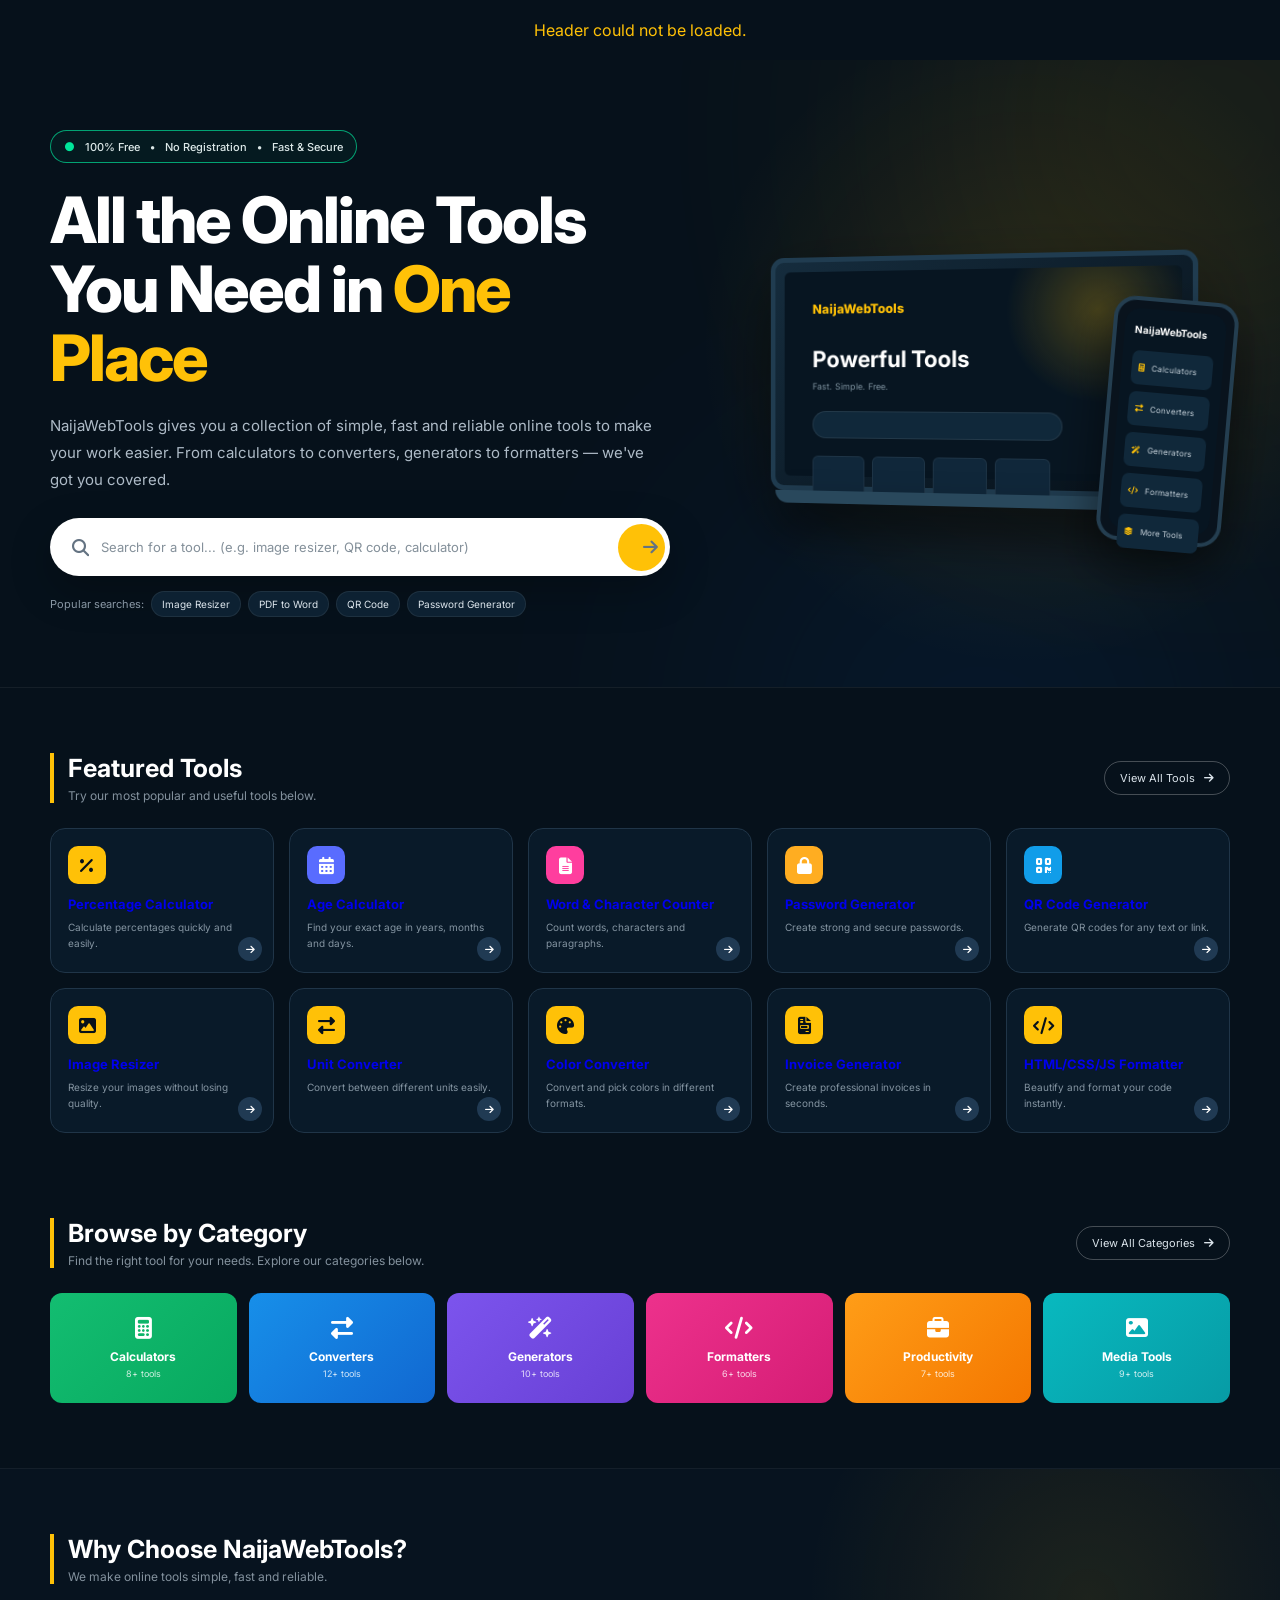
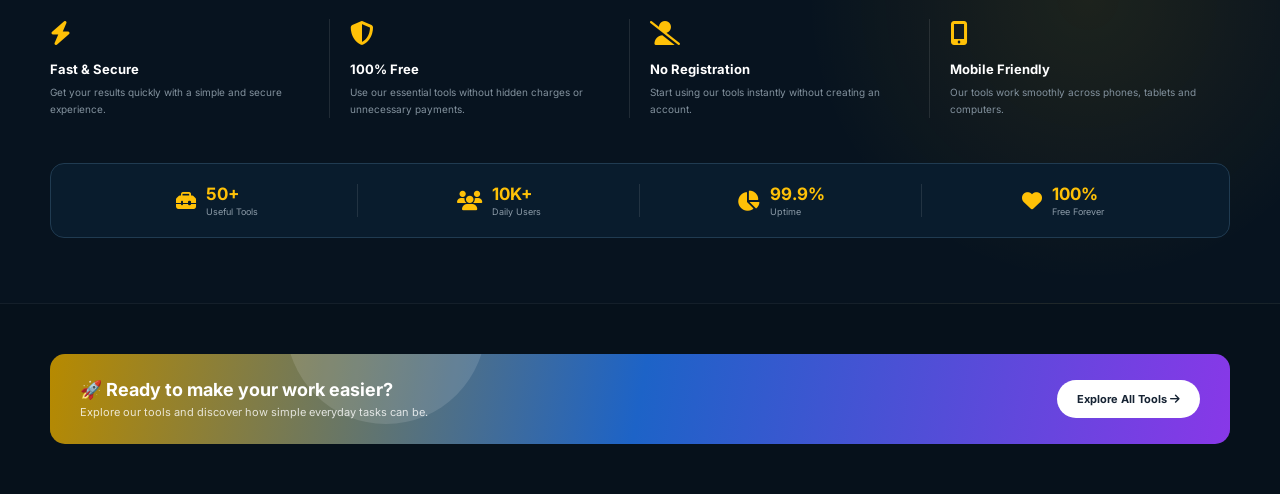
==== index.html @ 6d7b0db1 "Rename home.html to index.html" ====
<!DOCTYPE html>
<html lang="en">

<head>

    <meta charset="UTF-8">

    <meta name="viewport" content="width=device-width, initial-scale=1.0">

    <meta name="description"
        content="NaijaWebTools provides simple, fast and useful online tools for everyday tasks.">

    <title>NaijaWebTools - Simple Tools. Big Possibilities.</title>

    <!-- Font Awesome -->
    <link rel="stylesheet"
        href="https://cdnjs.cloudflare.com/ajax/libs/font-awesome/6.5.1/css/all.min.css">

    <!-- Google Font -->
    <link rel="preconnect" href="https://fonts.googleapis.com">

    <link rel="preconnect" href="https://fonts.gstatic.com" crossorigin>

    <link
        href="https://fonts.googleapis.com/css2?family=Inter:wght@400;500;600;700;800&display=swap"
        rel="stylesheet">

    <style>

        /* =========================================
           GENERAL
        ========================================= */

        * {
            margin: 0;
            padding: 0;
            box-sizing: border-box;
        }

        html {
            scroll-behavior: smooth;
        }

        body {
            font-family: "Inter", sans-serif;
            background: #06111b;
            color: #ffffff;
            overflow-x: hidden;
        }

        a {
            text-decoration: none;
        }

        button,
        input {
            font-family: inherit;
        }


        /* =========================================
           HEADER INCLUDE
        ========================================= */

        #header {
            width: 100%;
        }


        /* =========================================
           HERO
        ========================================= */

        .hero {
            position: relative;
            min-height: 510px;
            overflow: hidden;

            background:
                radial-gradient(
                    circle at 80% 45%,
                    rgba(255, 193, 7, 0.10),
                    transparent 30%
                ),
                #06111b;
        }


        /* Decorative background */

        .hero::before {
            content: "";

            position: absolute;

            width: 500px;
            height: 500px;

            right: -180px;
            top: -180px;

            background: #ffc107;

            filter: blur(150px);

            opacity: 0.12;

            border-radius: 50%;
        }

        .hero::after {
            content: "";

            position: absolute;

            width: 400px;
            height: 400px;

            right: 100px;
            bottom: -250px;

            background: #1478ff;

            filter: blur(150px);

            opacity: 0.13;

            border-radius: 50%;
        }


        .hero-container {
            position: relative;
            z-index: 2;

            width: 100%;
            max-width: 1400px;

            min-height: 510px;

            margin: auto;

            padding: 70px 50px;

            display: flex;
            align-items: center;
            justify-content: space-between;
        }


        /* =========================================
           HERO CONTENT
        ========================================= */

        .hero-content {
            width: 53%;
        }


        /* Small badge */

        .hero-badge {
            display: inline-flex;
            align-items: center;
            gap: 10px;

            padding: 8px 13px;

            border: 1px solid rgba(0, 255, 170, 0.6);

            border-radius: 30px;

            color: #dce8e8;

            background: rgba(0, 255, 170, 0.04);

            font-size: 11px;
            font-weight: 500;

            margin-bottom: 22px;
        }

        .hero-badge span {
            color: #00e69a;
            font-size: 12px;
        }


        /* Heading */

        .hero-content h1 {
            max-width: 650px;

            font-size: clamp(40px, 5vw, 65px);

            line-height: 1.08;

            letter-spacing: -2px;

            font-weight: 800;

            margin-bottom: 20px;
        }

        .hero-content h1 span {
            color: #ffc107;
        }


        /* Description */

        .hero-content p {
            max-width: 610px;

            color: #aebbc7;

            font-size: 15px;

            line-height: 1.8;

            margin-bottom: 25px;
        }


        /* =========================================
           HERO SEARCH
        ========================================= */

        .hero-search {
            width: 100%;
            max-width: 620px;

            height: 58px;

            background: #ffffff;

            border-radius: 30px;

            padding: 5px;

            display: flex;
            align-items: center;

            box-shadow:
                0 15px 40px rgba(0, 0, 0, 0.25);
        }

        .hero-search i {
            color: #647382;

            font-size: 17px;

            margin-left: 17px;
        }

        .hero-search input {
            flex: 1;

            height: 100%;

            border: none;
            outline: none;

            padding: 0 12px;

            color: #182633;

            font-size: 13px;
        }

        .hero-search input::placeholder {
            color: #84909a;
        }

        .hero-search button {
            width: 47px;
            height: 47px;

            border: none;

            border-radius: 50%;

            background: #ffc107;

            color: #07111a;

            font-size: 15px;

            cursor: pointer;

            transition: 0.3s ease;
        }

        .hero-search button:hover {
            transform: scale(1.05);
            background: #ffd54f;
        }


        /* =========================================
           POPULAR SEARCHES
        ========================================= */

        .popular-searches {
            margin-top: 15px;

            display: flex;
            align-items: center;

            gap: 7px;

            flex-wrap: wrap;

            font-size: 11px;
        }

        .popular-searches > span {
            color: #8997a4;
        }

        .popular-searches a {
            color: #dce5ec;

            background: #0d2132;

            border: 1px solid rgba(255, 255, 255, 0.07);

            padding: 6px 10px;

            border-radius: 20px;

            font-size: 10px;

            transition: 0.3s ease;
        }

        .popular-searches a:hover {
            border-color: #ffc107;
            color: #ffc107;
        }


        /* =========================================
           HERO VISUAL
        ========================================= */

        .hero-visual {
            width: 43%;

            min-height: 370px;

            position: relative;

            display: flex;
            align-items: center;
            justify-content: center;
        }


        /* Laptop */

        .laptop {
            width: 85%;

            height: 240px;

            background: linear-gradient(
                145deg,
                #152c3d,
                #07111a
            );

            border: 5px solid #203c50;

            border-radius: 14px;

            box-shadow:
                0 30px 70px rgba(0, 0, 0, 0.5);

            position: relative;

            transform: perspective(800px) rotateY(-8deg);
        }

        .laptop-screen {
            position: absolute;

            inset: 10px;

            background:
                radial-gradient(
                    circle at 80% 20%,
                    rgba(255, 193, 7, 0.25),
                    transparent 25%
                ),
                #071521;

            border-radius: 6px;

            padding: 30px;
        }

        .screen-logo {
            color: #ffc107;

            font-size: 13px;

            font-weight: 800;

            margin-bottom: 30px;
        }

        .screen-title {
            font-size: 23px;

            font-weight: 700;

            margin-bottom: 8px;
        }

        .screen-text {
            color: #7e929f;

            font-size: 9px;

            margin-bottom: 20px;
        }

        .screen-search {
            height: 28px;

            width: 75%;

            border-radius: 15px;

            background: #10283a;

            border: 1px solid rgba(255, 255, 255, 0.08);
        }

        .screen-cards {
            display: flex;

            gap: 8px;

            margin-top: 18px;
        }

        .screen-card {
            width: 55px;
            height: 48px;

            border-radius: 6px;

            background: #10273a;

            border: 1px solid rgba(255, 255, 255, 0.06);
        }


        /* Laptop base */

        .laptop-base {
            position: absolute;

            width: 100%;
            height: 13px;

            bottom: -18px;
            left: 0;

            background: #29485c;

            border-radius: 0 0 25px 25px;

            box-shadow:
                0 20px 35px rgba(0, 0, 0, 0.5);
        }


        /* Phone */

        .phone {
            position: absolute;

            width: 125px;
            height: 245px;

            right: 0;
            bottom: 15px;

            background: #09131d;

            border: 4px solid #243e50;

            border-radius: 22px;

            padding: 8px;

            box-shadow:
                0 25px 50px rgba(0, 0, 0, 0.55);

            transform: rotate(5deg);
        }

        .phone-screen {
            width: 100%;
            height: 100%;

            background: #071521;

            border-radius: 15px;

            padding: 15px 10px;
        }

        .phone-title {
            font-size: 10px;

            font-weight: 700;

            margin-bottom: 15px;
        }

        .phone-item {
            height: 34px;

            margin-bottom: 7px;

            background: #10283a;

            border-radius: 7px;

            display: flex;
            align-items: center;

            padding: 7px;

            font-size: 8px;

            color: #c9d4dc;
        }

        .phone-item i {
            margin-right: 7px;

            color: #ffc107;
        }


        /* =========================================
           SECTION GENERAL
        ========================================= */

        .section {
            width: 100%;

            max-width: 1400px;

            margin: auto;

            padding: 65px 50px;
        }

        .section-heading {
            display: flex;

            align-items: center;

            justify-content: space-between;

            margin-bottom: 25px;
        }

        .heading-left {
            border-left: 4px solid #ffc107;

            padding-left: 14px;
        }

        .heading-left h2 {
            font-size: 25px;

            margin-bottom: 5px;
        }

        .heading-left p {
            color: #83919d;

            font-size: 12px;
        }

        .view-all {
            color: #dbe4eb;

            border: 1px solid rgba(255, 255, 255, 0.25);

            padding: 9px 15px;

            border-radius: 20px;

            font-size: 11px;

            transition: 0.3s ease;
        }

        .view-all:hover {
            color: #ffc107;
            border-color: #ffc107;
        }

        .view-all i {
            margin-left: 6px;
        }


        /* =========================================
           FEATURED TOOLS
        ========================================= */

        .featured-tools {
            border-top: 1px solid rgba(255, 255, 255, 0.06);
        }

        .tools-grid {
            display: grid;

            grid-template-columns: repeat(5, 1fr);

            gap: 15px;
        }

        .tool-card {
            min-height: 145px;

            padding: 17px;

            background: #091a29;

            border: 1px solid #203548;

            border-radius: 15px;

            position: relative;

            transition: 0.3s ease;
        }

        .tool-card:hover {
            transform: translateY(-5px);

            border-color: rgba(255, 193, 7, 0.45);

            box-shadow:
                0 15px 35px rgba(0, 0, 0, 0.25);
        }

        .tool-icon {
            width: 38px;
            height: 38px;

            display: flex;
            align-items: center;
            justify-content: center;

            border-radius: 10px;

            background: #ffc107;

            color: #07111a;

            font-size: 17px;

            margin-bottom: 12px;
        }

        .tool-card:nth-child(2) .tool-icon {
            background: #596cff;
            color: white;
        }

        .tool-card:nth-child(3) .tool-icon {
            background: #ff3e9e;
            color: white;
        }

        .tool-card:nth-child(4) .tool-icon {
            background: #ffad21;
            color: white;
        }

        .tool-card:nth-child(5) .tool-icon {
            background: #119de9;
            color: white;
        }

        .tool-card h3 {
            font-size: 13px;

            margin-bottom: 7px;
        }

        .tool-card p {
            color: #8494a1;

            font-size: 10px;

            line-height: 1.6;
        }

        .tool-arrow {
            position: absolute;

            right: 11px;
            bottom: 11px;

            width: 24px;
            height: 24px;

            display: flex;
            align-items: center;
            justify-content: center;

            background: #203a53;

            color: white;

            border-radius: 50%;

            font-size: 10px;
        }


        /* =========================================
           CATEGORIES
        ========================================= */

        .categories {
            padding-top: 20px;
        }

        .category-grid {
            display: grid;

            grid-template-columns: repeat(6, 1fr);

            gap: 12px;
        }

        .category-card {
            min-height: 110px;

            padding: 20px 15px;

            border-radius: 12px;

            color: white;

            display: flex;

            flex-direction: column;

            align-items: center;

            justify-content: center;

            text-align: center;

            transition: 0.3s ease;
        }

        .category-card:hover {
            transform: translateY(-5px);
        }

        .category-card i {
            font-size: 22px;

            margin-bottom: 10px;
        }

        .category-card h3 {
            font-size: 12px;

            margin-bottom: 4px;
        }

        .category-card span {
            font-size: 9px;

            opacity: 0.8;
        }

        .calculator {
            background: linear-gradient(135deg, #13bd71, #08a95f);
        }

        .converter {
            background: linear-gradient(135deg, #178fe9, #1168d1);
        }

        .generator {
            background: linear-gradient(135deg, #7c54ed, #6840d5);
        }

        .formatter {
            background: linear-gradient(135deg, #ed318c, #d51d75);
        }

        .productivity {
            background: linear-gradient(135deg, #ff9d17, #f47700);
        }

        .media {
            background: linear-gradient(135deg, #08b9bf, #079ba5);
        }


        /* =========================================
           WHY CHOOSE US
        ========================================= */

        .why-section {
            position: relative;

            max-width: none;

            background:
                radial-gradient(
                    circle at 85% 30%,
                    rgba(255, 193, 7, 0.09),
                    transparent 25%
                ),
                #07131f;

            border-top: 1px solid rgba(255, 255, 255, 0.05);

            border-bottom: 1px solid rgba(255, 255, 255, 0.05);
        }

        .why-inner {
            max-width: 1400px;

            margin: auto;

            padding: 65px 50px;
        }

        .why-grid {
            display: grid;

            grid-template-columns: repeat(4, 1fr);

            gap: 20px;

            margin-top: 35px;
        }

        .why-card {
            padding-right: 20px;

            border-right: 1px solid rgba(255, 255, 255, 0.1);
        }

        .why-card:last-child {
            border-right: none;
        }

        .why-icon {
            color: #ffc107;

            font-size: 24px;

            margin-bottom: 13px;
        }

        .why-card h3 {
            font-size: 13px;

            margin-bottom: 7px;
        }

        .why-card p {
            color: #82919d;

            font-size: 10px;

            line-height: 1.7;
        }


        /* =========================================
           STATS
        ========================================= */

        .stats {
            margin-top: 45px;

            padding: 20px 25px;

            display: grid;

            grid-template-columns: repeat(4, 1fr);

            background: #091c2d;

            border: 1px solid #203b51;

            border-radius: 14px;
        }

        .stat {
            display: flex;

            align-items: center;

            justify-content: center;

            gap: 10px;

            border-right: 1px solid rgba(255, 255, 255, 0.1);
        }

        .stat:last-child {
            border-right: none;
        }

        .stat i {
            color: #ffc107;

            font-size: 20px;
        }

        .stat strong {
            display: block;

            font-size: 17px;

            color: #ffc107;
        }

        .stat span {
            display: block;

            color: #8b9aa7;

            font-size: 9px;

            margin-top: 2px;
        }


        /* =========================================
           CTA
        ========================================= */

        .cta {
            width: calc(100% - 100px);

            max-width: 1300px;

            margin: 50px auto;

            padding: 25px 30px;

            border-radius: 15px;

            background:
                linear-gradient(
                    100deg,
                    #b78a00,
                    #1d63c7,
                    #8838e8
                );

            display: flex;

            align-items: center;

            justify-content: space-between;

            position: relative;

            overflow: hidden;
        }

        .cta::before {
            content: "";

            position: absolute;

            width: 200px;
            height: 200px;

            background: rgba(255, 255, 255, 0.12);

            border-radius: 50%;

            left: 20%;

            top: -130px;
        }

        .cta-content {
            position: relative;
            z-index: 2;
        }

        .cta-content h2 {
            font-size: 18px;

            margin-bottom: 5px;
        }

        .cta-content p {
            font-size: 11px;

            color: rgba(255, 255, 255, 0.8);
        }

        .cta-button {
            position: relative;
            z-index: 2;

            padding: 12px 20px;

            background: white;

            color: #162333;

            border-radius: 25px;

            font-size: 11px;

            font-weight: 700;

            transition: 0.3s ease;
        }

        .cta-button:hover {
            transform: translateY(-2px);

            background: #ffc107;
        }


        /* =========================================
           RESPONSIVE
        ========================================= */

        @media (max-width: 1100px) {

            .hero-container {
                padding: 60px 35px;
            }

            .section,
            .why-inner {
                padding-left: 35px;
                padding-right: 35px;
            }

            .tools-grid {
                grid-template-columns: repeat(3, 1fr);
            }

            .category-grid {
                grid-template-columns: repeat(3, 1fr);
            }

            .hero-content {
                width: 55%;
            }

            .hero-visual {
                width: 42%;
            }

        }


        @media (max-width: 768px) {

            /* HERO */

            .hero {
                min-height: auto;
            }

            .hero-container {
                min-height: auto;

                padding: 55px 20px 65px;

                flex-direction: column;

                align-items: flex-start;
            }

            .hero-content {
                width: 100%;
            }

            .hero-content h1 {
                font-size: 40px;

                letter-spacing: -1.5px;
            }

            .hero-content p {
                font-size: 13px;
            }


            /* Hero visual */

            .hero-visual {
                width: 100%;

                min-height: 280px;

                margin-top: 35px;
            }

            .laptop {
                width: 78%;
                height: 190px;
            }

            .laptop-screen {
                padding: 20px;
            }

            .screen-title {
                font-size: 17px;
            }

            .phone {
                width: 95px;
                height: 190px;
            }


            /* Sections */

            .section,
            .why-inner {
                padding: 50px 20px;
            }


            /* Tools */

            .tools-grid {
                grid-template-columns: repeat(2, 1fr);
            }


            /* Categories */

            .category-grid {
                grid-template-columns: repeat(2, 1fr);
            }


            /* Why */

            .why-grid {
                grid-template-columns: repeat(2, 1fr);

                gap: 25px;
            }

            .why-card {
                border-right: none;

                padding-right: 5px;
            }


            /* Stats */

            .stats {
                grid-template-columns: repeat(2, 1fr);

                gap: 20px;

                padding: 20px;
            }

            .stat:nth-child(2) {
                border-right: none;
            }

            .stat:nth-child(3),
            .stat:nth-child(4) {
                padding-top: 15px;
            }


            /* CTA */

            .cta {
                width: calc(100% - 40px);

                margin: 30px auto;

                flex-direction: column;

                align-items: flex-start;

                gap: 20px;

                padding: 25px;
            }

        }


        @media (max-width: 480px) {

            .hero-content h1 {
                font-size: 34px;
            }

            .hero-badge {
                font-size: 9px;
            }

            .hero-search {
                height: 52px;
            }

            .hero-search button {
                width: 42px;
                height: 42px;
            }

            .popular-searches {
                line-height: 1.5;
            }

            .section-heading {
                align-items: flex-start;

                gap: 15px;
            }

            .section-heading .view-all {
                white-space: nowrap;
            }

            .heading-left h2 {
                font-size: 21px;
            }

            .heading-left p {
                font-size: 10px;
            }

            .tools-grid {
                grid-template-columns: 1fr;
            }

            .tool-card {
                min-height: 135px;
            }

            .category-grid {
                grid-template-columns: 1fr 1fr;
            }

            .category-card {
                min-height: 100px;
            }

            .why-grid {
                grid-template-columns: 1fr;
            }

            .why-card {
                border-bottom: 1px solid rgba(255, 255, 255, 0.08);

                padding-bottom: 20px;
            }

            .why-card:last-child {
                border-bottom: none;
            }

            .stats {
                grid-template-columns: 1fr 1fr;
            }

            .stat {
                border-right: none;
            }

            .stat strong {
                font-size: 14px;
            }

            .stat span {
                font-size: 8px;
            }

        }

    </style>

</head>


<body>


    <!-- =========================================
         HEADER
    ========================================= -->

    <div id="header"></div>



    <!-- =========================================
         HERO
    ========================================= -->

    <section class="hero">

        <div class="hero-container">


            <div class="hero-content">

                <div class="hero-badge">
                    <span>●</span>
                    100% Free
                    <b>•</b>
                    No Registration
                    <b>•</b>
                    Fast & Secure
                </div>


                <h1>
                    All the Online Tools
                    <br>
                    You Need in
                    <span>One Place</span>
                </h1>


                <p>
                    NaijaWebTools gives you a collection of simple,
                    fast and reliable online tools to make your work
                    easier. From calculators to converters,
                    generators to formatters — we've got you covered.
                </p>


                <!-- Search -->

                <div class="hero-search">

                    <i class="fa-solid fa-magnifying-glass"></i>

                    <input
                        type="text"
                        id="heroSearch"
                        placeholder="Search for a tool... (e.g. image resizer, QR code, calculator)"
                    >

                    <button id="heroSearchBtn">
                        <i class="fa-solid fa-arrow-right"></i>
                    </button>

                </div>


                <!-- Popular searches -->

                <div class="popular-searches">

                    <span>Popular searches:</span>

                    <a href="#">Image Resizer</a>

                    <a href="#">PDF to Word</a>

                    <a href="#">QR Code</a>

                    <a href="#">Password Generator</a>

                </div>

            </div>



            <!-- Hero visual -->

            <div class="hero-visual">

                <div class="laptop">

                    <div class="laptop-screen">

                        <div class="screen-logo">
                            NaijaWebTools
                        </div>

                        <div class="screen-title">
                            Powerful Tools
                        </div>

                        <div class="screen-text">
                            Fast. Simple. Free.
                        </div>

                        <div class="screen-search"></div>

                        <div class="screen-cards">

                            <div class="screen-card"></div>
                            <div class="screen-card"></div>
                            <div class="screen-card"></div>
                            <div class="screen-card"></div>

                        </div>

                    </div>

                    <div class="laptop-base"></div>

                </div>


                <div class="phone">

                    <div class="phone-screen">

                        <div class="phone-title">
                            NaijaWebTools
                        </div>

                        <div class="phone-item">
                            <i class="fa-solid fa-calculator"></i>
                            Calculators
                        </div>

                        <div class="phone-item">
                            <i class="fa-solid fa-right-left"></i>
                            Converters
                        </div>

                        <div class="phone-item">
                            <i class="fa-solid fa-wand-magic-sparkles"></i>
                            Generators
                        </div>

                        <div class="phone-item">
                            <i class="fa-solid fa-code"></i>
                            Formatters
                        </div>

                        <div class="phone-item">
                            <i class="fa-solid fa-layer-group"></i>
                            More Tools
                        </div>

                    </div>

                </div>

            </div>

        </div>

    </section>



    <!-- =========================================
         FEATURED TOOLS
    ========================================= -->

    <section class="section featured-tools">

        <div class="section-heading">

            <div class="heading-left">

                <h2>Featured Tools</h2>

                <p>
                    Try our most popular and useful tools below.
                </p>

            </div>

            <a href="tools.php" class="view-all">
                View All Tools
                <i class="fa-solid fa-arrow-right"></i>
            </a>

        </div>


        <div class="tools-grid">


            <!-- Tool 1 -->

            <a href="percentage-calculator.php" class="tool-card">

                <div class="tool-icon">
                    <i class="fa-solid fa-percent"></i>
                </div>

                <h3>Percentage Calculator</h3>

                <p>
                    Calculate percentages quickly and easily.
                </p>

                <div class="tool-arrow">
                    <i class="fa-solid fa-arrow-right"></i>
                </div>

            </a>


            <!-- Tool 2 -->

            <a href="age-calculator.php" class="tool-card">

                <div class="tool-icon">
                    <i class="fa-solid fa-calendar-days"></i>
                </div>

                <h3>Age Calculator</h3>

                <p>
                    Find your exact age in years, months and days.
                </p>

                <div class="tool-arrow">
                    <i class="fa-solid fa-arrow-right"></i>
                </div>

            </a>


            <!-- Tool 3 -->

            <a href="#" class="tool-card">

                <div class="tool-icon">
                    <i class="fa-solid fa-file-lines"></i>
                </div>

                <h3>Word & Character Counter</h3>

                <p>
                    Count words, characters and paragraphs.
                </p>

                <div class="tool-arrow">
                    <i class="fa-solid fa-arrow-right"></i>
                </div>

            </a>


            <!-- Tool 4 -->

            <a href="#" class="tool-card">

                <div class="tool-icon">
                    <i class="fa-solid fa-lock"></i>
                </div>

                <h3>Password Generator</h3>

                <p>
                    Create strong and secure passwords.
                </p>

                <div class="tool-arrow">
                    <i class="fa-solid fa-arrow-right"></i>
                </div>

            </a>


            <!-- Tool 5 -->

            <a href="#" class="tool-card">

                <div class="tool-icon">
                    <i class="fa-solid fa-qrcode"></i>
                </div>

                <h3>QR Code Generator</h3>

                <p>
                    Generate QR codes for any text or link.
                </p>

                <div class="tool-arrow">
                    <i class="fa-solid fa-arrow-right"></i>
                </div>

            </a>


            <!-- Tool 6 -->

            <a href="#" class="tool-card">

                <div class="tool-icon">
                    <i class="fa-solid fa-image"></i>
                </div>

                <h3>Image Resizer</h3>

                <p>
                    Resize your images without losing quality.
                </p>

                <div class="tool-arrow">
                    <i class="fa-solid fa-arrow-right"></i>
                </div>

            </a>


            <!-- Tool 7 -->

            <a href="#" class="tool-card">

                <div class="tool-icon">
                    <i class="fa-solid fa-right-left"></i>
                </div>

                <h3>Unit Converter</h3>

                <p>
                    Convert between different units easily.
                </p>

                <div class="tool-arrow">
                    <i class="fa-solid fa-arrow-right"></i>
                </div>

            </a>


            <!-- Tool 8 -->

            <a href="#" class="tool-card">

                <div class="tool-icon">
                    <i class="fa-solid fa-palette"></i>
                </div>

                <h3>Color Converter</h3>

                <p>
                    Convert and pick colors in different formats.
                </p>

                <div class="tool-arrow">
                    <i class="fa-solid fa-arrow-right"></i>
                </div>

            </a>


            <!-- Tool 9 -->

            <a href="#" class="tool-card">

                <div class="tool-icon">
                    <i class="fa-solid fa-file-invoice"></i>
                </div>

                <h3>Invoice Generator</h3>

                <p>
                    Create professional invoices in seconds.
                </p>

                <div class="tool-arrow">
                    <i class="fa-solid fa-arrow-right"></i>
                </div>

            </a>


            <!-- Tool 10 -->

            <a href="#" class="tool-card">

                <div class="tool-icon">
                    <i class="fa-solid fa-code"></i>
                </div>

                <h3>HTML/CSS/JS Formatter</h3>

                <p>
                    Beautify and format your code instantly.
                </p>

                <div class="tool-arrow">
                    <i class="fa-solid fa-arrow-right"></i>
                </div>

            </a>

        </div>

    </section>



    <!-- =========================================
         CATEGORIES
    ========================================= -->

    <section class="section categories">

        <div class="section-heading">

            <div class="heading-left">

                <h2>Browse by Category</h2>

                <p>
                    Find the right tool for your needs.
                    Explore our categories below.
                </p>

            </div>

            <a href="#" class="view-all">
                View All Categories
                <i class="fa-solid fa-arrow-right"></i>
            </a>

        </div>


        <div class="category-grid">


            <a href="#" class="category-card calculator">

                <i class="fa-solid fa-calculator"></i>

                <h3>Calculators</h3>

                <span>8+ tools</span>

            </a>


            <a href="#" class="category-card converter">

                <i class="fa-solid fa-right-left"></i>

                <h3>Converters</h3>

                <span>12+ tools</span>

            </a>


            <a href="#" class="category-card generator">

                <i class="fa-solid fa-wand-magic-sparkles"></i>

                <h3>Generators</h3>

                <span>10+ tools</span>

            </a>


            <a href="#" class="category-card formatter">

                <i class="fa-solid fa-code"></i>

                <h3>Formatters</h3>

                <span>6+ tools</span>

            </a>


            <a href="#" class="category-card productivity">

                <i class="fa-solid fa-briefcase"></i>

                <h3>Productivity</h3>

                <span>7+ tools</span>

            </a>


            <a href="#" class="category-card media">

                <i class="fa-solid fa-image"></i>

                <h3>Media Tools</h3>

                <span>9+ tools</span>

            </a>

        </div>

    </section>



    <!-- =========================================
         WHY CHOOSE US
    ========================================= -->

    <section class="why-section">

        <div class="why-inner">

            <div class="section-heading">

                <div class="heading-left">

                    <h2>Why Choose NaijaWebTools?</h2>

                    <p>
                        We make online tools simple, fast and reliable.
                    </p>

                </div>

            </div>


            <div class="why-grid">


                <div class="why-card">

                    <div class="why-icon">
                        <i class="fa-solid fa-bolt"></i>
                    </div>

                    <h3>Fast & Secure</h3>

                    <p>
                        Get your results quickly with a simple
                        and secure experience.
                    </p>

                </div>


                <div class="why-card">

                    <div class="why-icon">
                        <i class="fa-solid fa-shield-halved"></i>
                    </div>

                    <h3>100% Free</h3>

                    <p>
                        Use our essential tools without hidden
                        charges or unnecessary payments.
                    </p>

                </div>


                <div class="why-card">

                    <div class="why-icon">
                        <i class="fa-solid fa-user-slash"></i>
                    </div>

                    <h3>No Registration</h3>

                    <p>
                        Start using our tools instantly without
                        creating an account.
                    </p>

                </div>


                <div class="why-card">

                    <div class="why-icon">
                        <i class="fa-solid fa-mobile-screen-button"></i>
                    </div>

                    <h3>Mobile Friendly</h3>

                    <p>
                        Our tools work smoothly across phones,
                        tablets and computers.
                    </p>

                </div>

            </div>


            <!-- Stats -->

            <div class="stats">

                <div class="stat">

                    <i class="fa-solid fa-toolbox"></i>

                    <div>
                        <strong>50+</strong>
                        <span>Useful Tools</span>
                    </div>

                </div>


                <div class="stat">

                    <i class="fa-solid fa-users"></i>

                    <div>
                        <strong>10K+</strong>
                        <span>Daily Users</span>
                    </div>

                </div>


                <div class="stat">

                    <i class="fa-solid fa-chart-pie"></i>

                    <div>
                        <strong>99.9%</strong>
                        <span>Uptime</span>
                    </div>

                </div>


                <div class="stat">

                    <i class="fa-solid fa-heart"></i>

                    <div>
                        <strong>100%</strong>
                        <span>Free Forever</span>
                    </div>

                </div>

            </div>

        </div>

    </section>



    <!-- =========================================
         CTA
    ========================================= -->

    <section class="cta">

        <div class="cta-content">

            <h2>
                🚀 Ready to make your work easier?
            </h2>

            <p>
                Explore our tools and discover how simple
                everyday tasks can be.
            </p>

        </div>
         <a href="tools.html" class="cta-button">
            Explore All Tools
            <i class="fa-solid fa-arrow-right"></i>
        </a>

    </section>


<div id="footer"></div>
    <!-- =========================================
         JAVASCRIPT
    ========================================= -->

    <script>

        /* =========================================
   LOAD HEADER
========================================= */

fetch("header.html")

    .then(function(response) {

        if (!response.ok) {
            throw new Error("Header could not be loaded.");
        }

        return response.text();

    })

    .then(function(data) {

        document.getElementById("header").innerHTML = data;


        /* ============================
   LOAD FOOTER
========================================= */

fetch("footer.html")
.then(response => response.text())
.then(data => {
    document.getElementById("footer").innerHTML = data;
});

        /* =========================================
           MOBILE MENU
        ========================================= */

        const menuBtn =
            document.getElementById("menuBtn");

        const mobileMenu =
            document.getElementById("mobileMenu");


        if (menuBtn && mobileMenu) {

            menuBtn.addEventListener("click", function() {

                mobileMenu.classList.toggle("show");


                const icon =
                    menuBtn.querySelector("i");


                if (mobileMenu.classList.contains("show")) {

                    icon.classList.remove("fa-bars");

                    icon.classList.add("fa-xmark");

                } else {

                    icon.classList.remove("fa-xmark");

                    icon.classList.add("fa-bars");

                }

            });

        }


        /* =========================================
           MOBILE CATEGORIES
        ========================================= */

        const mobileCategoryBtn =
            document.getElementById("mobileCategoryBtn");

        const mobileCategories =
            document.getElementById("mobileCategories");


        if (mobileCategoryBtn && mobileCategories) {

            mobileCategoryBtn.addEventListener(
                "click",
                function() {

                    mobileCategories.classList.toggle("show");

                }
            );

        }


        /* =========================================
           CLOSE MOBILE MENU
           WHEN LINK IS CLICKED
        ========================================= */

        const mobileLinks =
            mobileMenu.querySelectorAll("a");


        mobileLinks.forEach(function(link) {

            link.addEventListener("click", function() {

                mobileMenu.classList.remove("show");


                const icon =
                    menuBtn.querySelector("i");


                icon.classList.remove("fa-xmark");

                icon.classList.add("fa-bars");

            });

        });

    })

    .catch(function(error) {

        document.getElementById("header").innerHTML =
            "<p style='padding:20px;color:#ffc107;text-align:center;'>Header could not be loaded.</p>";

    });


        /* =========================================
           HERO SEARCH
        ========================================= */

        const heroSearch =
            document.getElementById("heroSearch");

        const heroSearchBtn =
            document.getElementById("heroSearchBtn");


        function searchTool() {

            const searchValue =
                heroSearch.value.trim();

            if (searchValue === "") {

                heroSearch.focus();

                return;
            }

            /*
                Later we will connect this to the
                real tools search system.

                For now it simply sends the user
                to the tools page.
            */

            window.location.href =
                "tools.html?search=" +
                encodeURIComponent(searchValue);

        }


        heroSearchBtn.addEventListener(
            "click",
            searchTool
        );


        heroSearch.addEventListener(
            "keydown",
            function(event) {

                if (event.key === "Enter") {

                    searchTool();

                }

            }
        );

    </script>


</body>

</html>
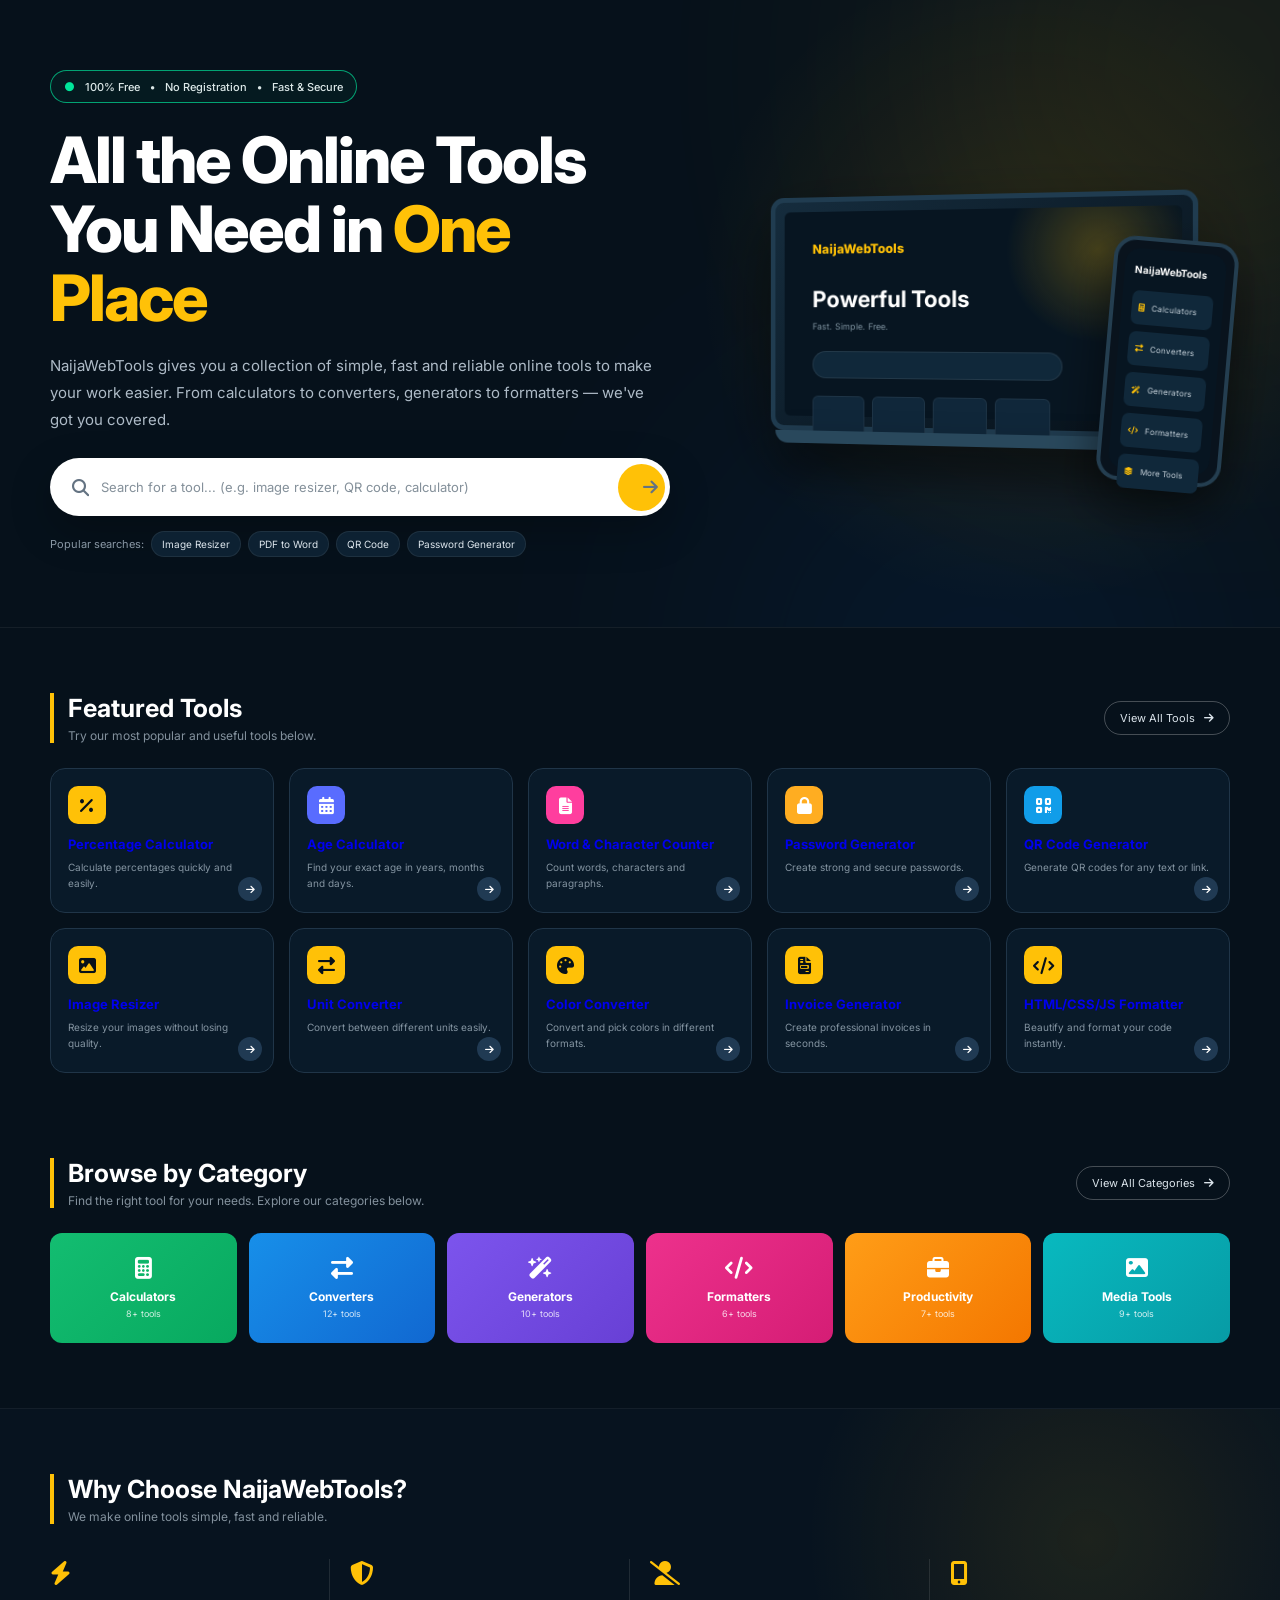
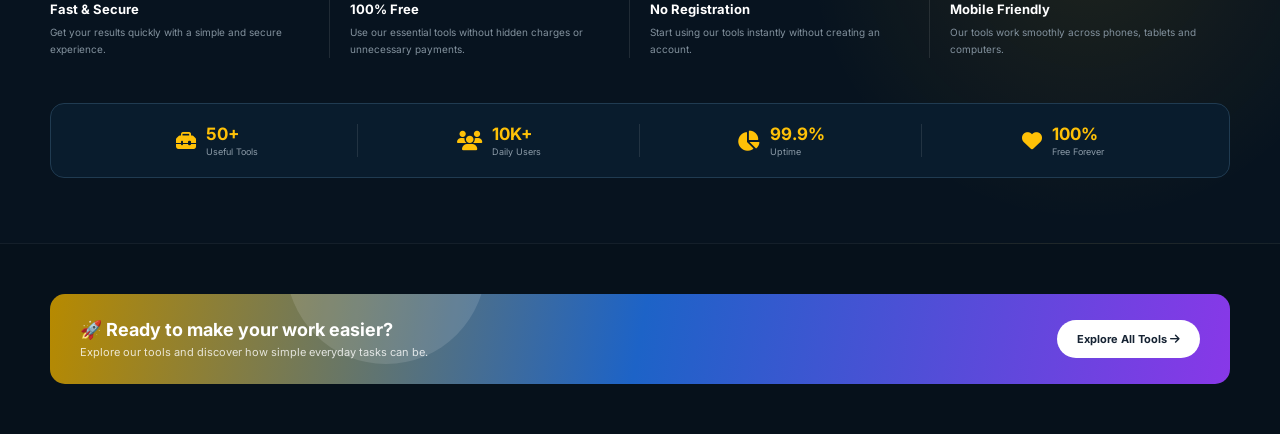
==== commit be10c3c0: "Add files via upload" ====
--- a/index.html
+++ b/index.html
@@ -2004,207 +2004,8 @@
 
 
 <div id="footer"></div>
-    <!-- =========================================
-         JAVASCRIPT
-    ========================================= -->
-
-    <script>
-
-        /* =========================================
-   LOAD HEADER
-========================================= */
-
-fetch("header.html")
-
-    .then(function(response) {
-
-        if (!response.ok) {
-            throw new Error("Header could not be loaded.");
-        }
-
-        return response.text();
-
-    })
-
-    .then(function(data) {
-
-        document.getElementById("header").innerHTML = data;
-
-
-        /* ============================
-   LOAD FOOTER
-========================================= */
-
-fetch("footer.html")
-.then(response => response.text())
-.then(data => {
-    document.getElementById("footer").innerHTML = data;
-});
-
-        /* =========================================
-           MOBILE MENU
-        ========================================= */
-
-        const menuBtn =
-            document.getElementById("menuBtn");
-
-        const mobileMenu =
-            document.getElementById("mobileMenu");
-
-
-        if (menuBtn && mobileMenu) {
-
-            menuBtn.addEventListener("click", function() {
-
-                mobileMenu.classList.toggle("show");
-
-
-                const icon =
-                    menuBtn.querySelector("i");
-
-
-                if (mobileMenu.classList.contains("show")) {
-
-                    icon.classList.remove("fa-bars");
-
-                    icon.classList.add("fa-xmark");
-
-                } else {
-
-                    icon.classList.remove("fa-xmark");
-
-                    icon.classList.add("fa-bars");
-
-                }
-
-            });
-
-        }
-
-
-        /* =========================================
-           MOBILE CATEGORIES
-        ========================================= */
-
-        const mobileCategoryBtn =
-            document.getElementById("mobileCategoryBtn");
-
-        const mobileCategories =
-            document.getElementById("mobileCategories");
-
-
-        if (mobileCategoryBtn && mobileCategories) {
-
-            mobileCategoryBtn.addEventListener(
-                "click",
-                function() {
-
-                    mobileCategories.classList.toggle("show");
-
-                }
-            );
-
-        }
-
-
-        /* =========================================
-           CLOSE MOBILE MENU
-           WHEN LINK IS CLICKED
-        ========================================= */
-
-        const mobileLinks =
-            mobileMenu.querySelectorAll("a");
-
-
-        mobileLinks.forEach(function(link) {
-
-            link.addEventListener("click", function() {
-
-                mobileMenu.classList.remove("show");
-
-
-                const icon =
-                    menuBtn.querySelector("i");
-
-
-                icon.classList.remove("fa-xmark");
-
-                icon.classList.add("fa-bars");
-
-            });
-
-        });
-
-    })
-
-    .catch(function(error) {
-
-        document.getElementById("header").innerHTML =
-            "<p style='padding:20px;color:#ffc107;text-align:center;'>Header could not be loaded.</p>";
-
-    });
-
-
-        /* =========================================
-           HERO SEARCH
-        ========================================= */
-
-        const heroSearch =
-            document.getElementById("heroSearch");
-
-        const heroSearchBtn =
-            document.getElementById("heroSearchBtn");
-
-
-        function searchTool() {
-
-            const searchValue =
-                heroSearch.value.trim();
-
-            if (searchValue === "") {
-
-                heroSearch.focus();
-
-                return;
-            }
-
-            /*
-                Later we will connect this to the
-                real tools search system.
-
-                For now it simply sends the user
-                to the tools page.
-            */
-
-            window.location.href =
-                "tools.html?search=" +
-                encodeURIComponent(searchValue);
-
-        }
-
-
-        heroSearchBtn.addEventListener(
-            "click",
-            searchTool
-        );
-
-
-        heroSearch.addEventListener(
-            "keydown",
-            function(event) {
-
-                if (event.key === "Enter") {
-
-                    searchTool();
-
-                }
-
-            }
-        );
-
-    </script>
-
-
+
+  <script src="JS/header.js"></script>
+<script src="JS/index.js"></script>
 </body>
-
 </html>
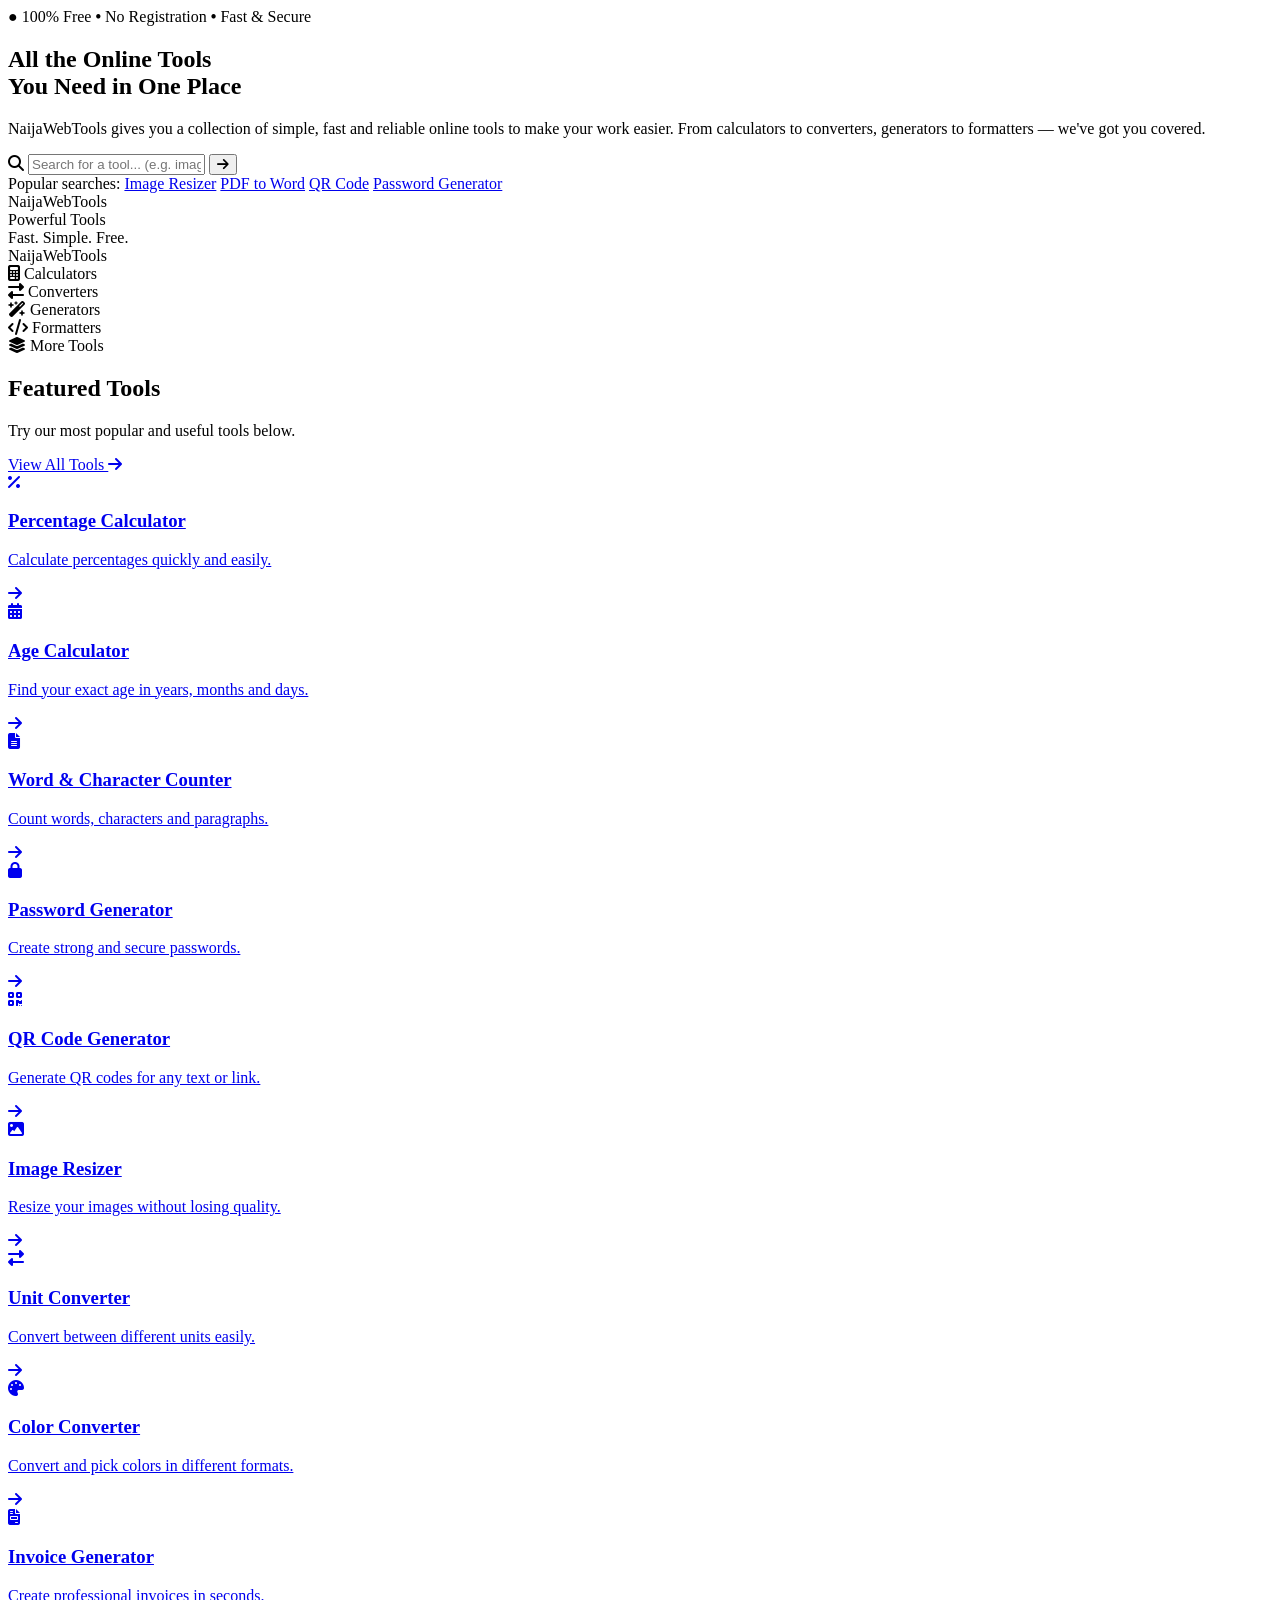
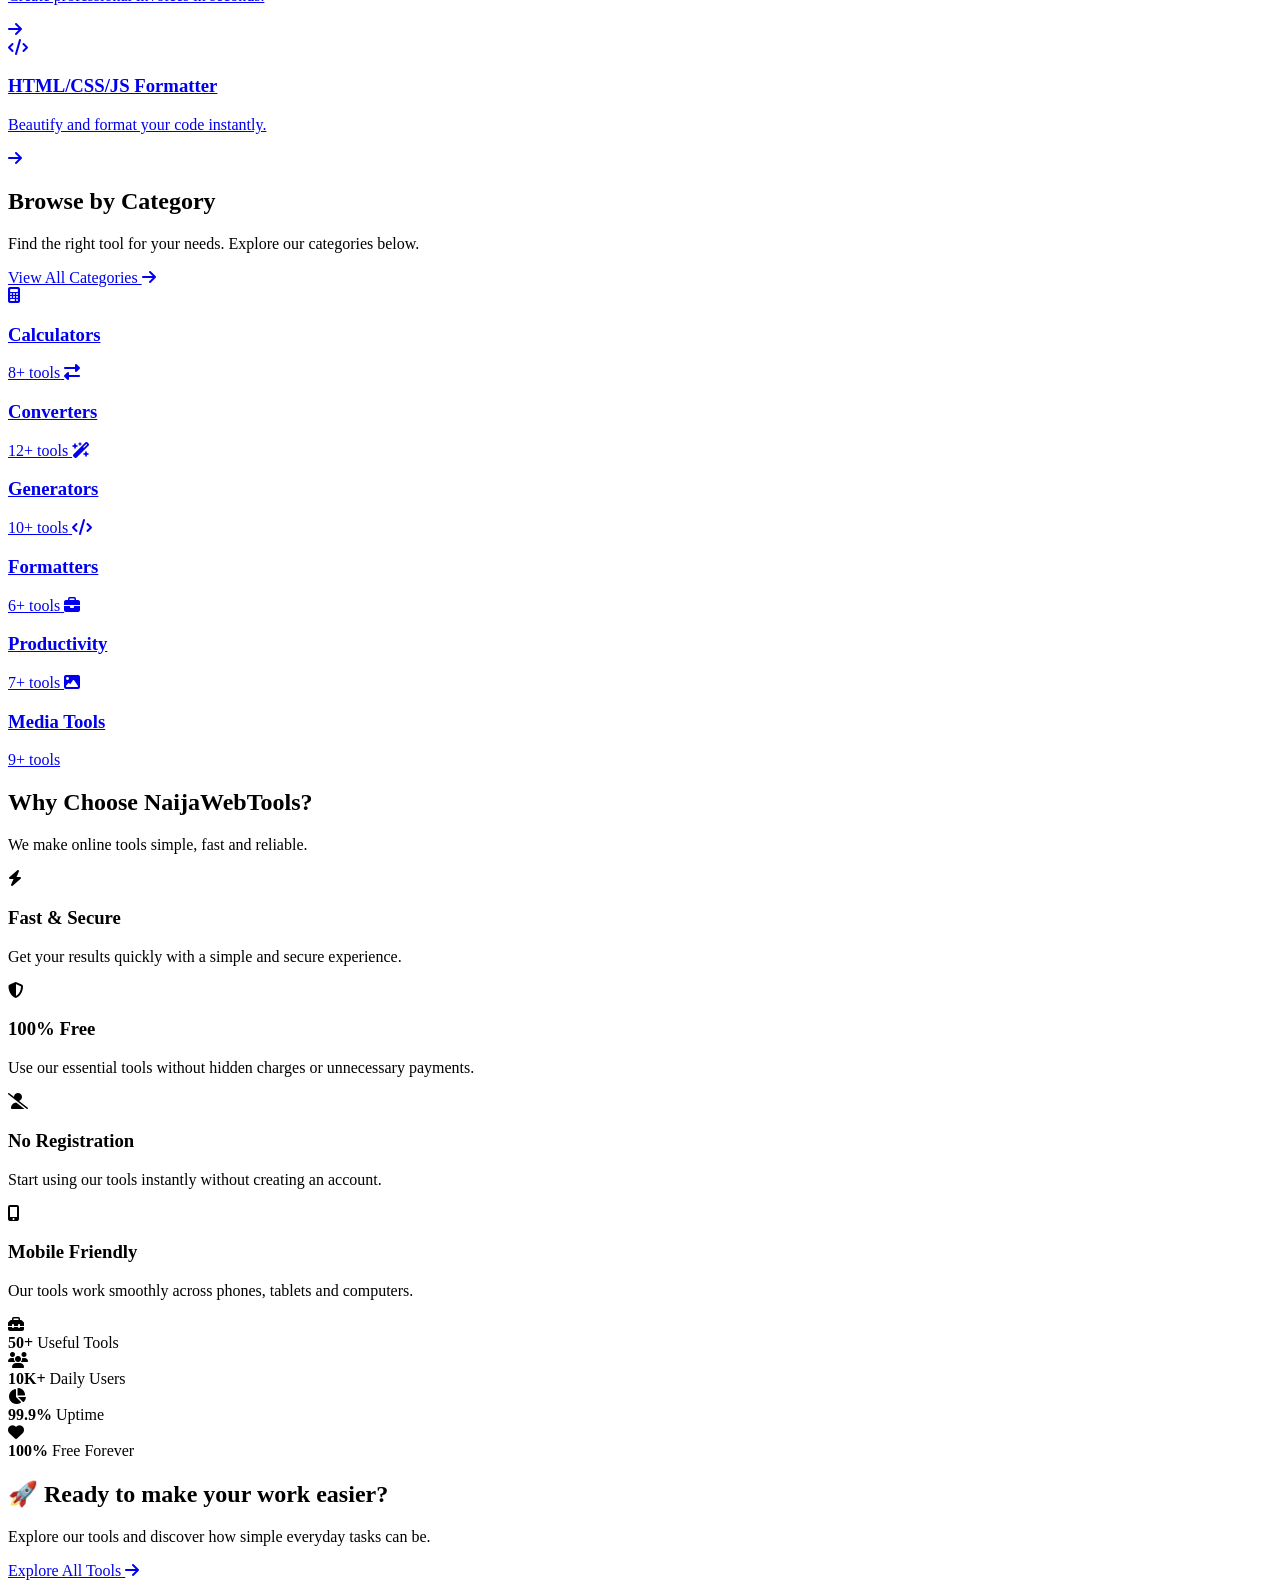
==== commit 3b689c71: "index.html" ====
--- a/index.html
+++ b/index.html
@@ -24,1289 +24,10 @@
     <link
         href="https://fonts.googleapis.com/css2?family=Inter:wght@400;500;600;700;800&display=swap"
         rel="stylesheet">
-
+<link rel="stylesheet" href="css/index.css">
     <style>
 
-        /* =========================================
-           GENERAL
-        ========================================= */
-
-        * {
-            margin: 0;
-            padding: 0;
-            box-sizing: border-box;
-        }
-
-        html {
-            scroll-behavior: smooth;
-        }
-
-        body {
-            font-family: "Inter", sans-serif;
-            background: #06111b;
-            color: #ffffff;
-            overflow-x: hidden;
-        }
-
-        a {
-            text-decoration: none;
-        }
-
-        button,
-        input {
-            font-family: inherit;
-        }
-
-
-        /* =========================================
-           HEADER INCLUDE
-        ========================================= */
-
-        #header {
-            width: 100%;
-        }
-
-
-        /* =========================================
-           HERO
-        ========================================= */
-
-        .hero {
-            position: relative;
-            min-height: 510px;
-            overflow: hidden;
-
-            background:
-                radial-gradient(
-                    circle at 80% 45%,
-                    rgba(255, 193, 7, 0.10),
-                    transparent 30%
-                ),
-                #06111b;
-        }
-
-
-        /* Decorative background */
-
-        .hero::before {
-            content: "";
-
-            position: absolute;
-
-            width: 500px;
-            height: 500px;
-
-            right: -180px;
-            top: -180px;
-
-            background: #ffc107;
-
-            filter: blur(150px);
-
-            opacity: 0.12;
-
-            border-radius: 50%;
-        }
-
-        .hero::after {
-            content: "";
-
-            position: absolute;
-
-            width: 400px;
-            height: 400px;
-
-            right: 100px;
-            bottom: -250px;
-
-            background: #1478ff;
-
-            filter: blur(150px);
-
-            opacity: 0.13;
-
-            border-radius: 50%;
-        }
-
-
-        .hero-container {
-            position: relative;
-            z-index: 2;
-
-            width: 100%;
-            max-width: 1400px;
-
-            min-height: 510px;
-
-            margin: auto;
-
-            padding: 70px 50px;
-
-            display: flex;
-            align-items: center;
-            justify-content: space-between;
-        }
-
-
-        /* =========================================
-           HERO CONTENT
-        ========================================= */
-
-        .hero-content {
-            width: 53%;
-        }
-
-
-        /* Small badge */
-
-        .hero-badge {
-            display: inline-flex;
-            align-items: center;
-            gap: 10px;
-
-            padding: 8px 13px;
-
-            border: 1px solid rgba(0, 255, 170, 0.6);
-
-            border-radius: 30px;
-
-            color: #dce8e8;
-
-            background: rgba(0, 255, 170, 0.04);
-
-            font-size: 11px;
-            font-weight: 500;
-
-            margin-bottom: 22px;
-        }
-
-        .hero-badge span {
-            color: #00e69a;
-            font-size: 12px;
-        }
-
-
-        /* Heading */
-
-        .hero-content h1 {
-            max-width: 650px;
-
-            font-size: clamp(40px, 5vw, 65px);
-
-            line-height: 1.08;
-
-            letter-spacing: -2px;
-
-            font-weight: 800;
-
-            margin-bottom: 20px;
-        }
-
-        .hero-content h1 span {
-            color: #ffc107;
-        }
-
-
-        /* Description */
-
-        .hero-content p {
-            max-width: 610px;
-
-            color: #aebbc7;
-
-            font-size: 15px;
-
-            line-height: 1.8;
-
-            margin-bottom: 25px;
-        }
-
-
-        /* =========================================
-           HERO SEARCH
-        ========================================= */
-
-        .hero-search {
-            width: 100%;
-            max-width: 620px;
-
-            height: 58px;
-
-            background: #ffffff;
-
-            border-radius: 30px;
-
-            padding: 5px;
-
-            display: flex;
-            align-items: center;
-
-            box-shadow:
-                0 15px 40px rgba(0, 0, 0, 0.25);
-        }
-
-        .hero-search i {
-            color: #647382;
-
-            font-size: 17px;
-
-            margin-left: 17px;
-        }
-
-        .hero-search input {
-            flex: 1;
-
-            height: 100%;
-
-            border: none;
-            outline: none;
-
-            padding: 0 12px;
-
-            color: #182633;
-
-            font-size: 13px;
-        }
-
-        .hero-search input::placeholder {
-            color: #84909a;
-        }
-
-        .hero-search button {
-            width: 47px;
-            height: 47px;
-
-            border: none;
-
-            border-radius: 50%;
-
-            background: #ffc107;
-
-            color: #07111a;
-
-            font-size: 15px;
-
-            cursor: pointer;
-
-            transition: 0.3s ease;
-        }
-
-        .hero-search button:hover {
-            transform: scale(1.05);
-            background: #ffd54f;
-        }
-
-
-        /* =========================================
-           POPULAR SEARCHES
-        ========================================= */
-
-        .popular-searches {
-            margin-top: 15px;
-
-            display: flex;
-            align-items: center;
-
-            gap: 7px;
-
-            flex-wrap: wrap;
-
-            font-size: 11px;
-        }
-
-        .popular-searches > span {
-            color: #8997a4;
-        }
-
-        .popular-searches a {
-            color: #dce5ec;
-
-            background: #0d2132;
-
-            border: 1px solid rgba(255, 255, 255, 0.07);
-
-            padding: 6px 10px;
-
-            border-radius: 20px;
-
-            font-size: 10px;
-
-            transition: 0.3s ease;
-        }
-
-        .popular-searches a:hover {
-            border-color: #ffc107;
-            color: #ffc107;
-        }
-
-
-        /* =========================================
-           HERO VISUAL
-        ========================================= */
-
-        .hero-visual {
-            width: 43%;
-
-            min-height: 370px;
-
-            position: relative;
-
-            display: flex;
-            align-items: center;
-            justify-content: center;
-        }
-
-
-        /* Laptop */
-
-        .laptop {
-            width: 85%;
-
-            height: 240px;
-
-            background: linear-gradient(
-                145deg,
-                #152c3d,
-                #07111a
-            );
-
-            border: 5px solid #203c50;
-
-            border-radius: 14px;
-
-            box-shadow:
-                0 30px 70px rgba(0, 0, 0, 0.5);
-
-            position: relative;
-
-            transform: perspective(800px) rotateY(-8deg);
-        }
-
-        .laptop-screen {
-            position: absolute;
-
-            inset: 10px;
-
-            background:
-                radial-gradient(
-                    circle at 80% 20%,
-                    rgba(255, 193, 7, 0.25),
-                    transparent 25%
-                ),
-                #071521;
-
-            border-radius: 6px;
-
-            padding: 30px;
-        }
-
-        .screen-logo {
-            color: #ffc107;
-
-            font-size: 13px;
-
-            font-weight: 800;
-
-            margin-bottom: 30px;
-        }
-
-        .screen-title {
-            font-size: 23px;
-
-            font-weight: 700;
-
-            margin-bottom: 8px;
-        }
-
-        .screen-text {
-            color: #7e929f;
-
-            font-size: 9px;
-
-            margin-bottom: 20px;
-        }
-
-        .screen-search {
-            height: 28px;
-
-            width: 75%;
-
-            border-radius: 15px;
-
-            background: #10283a;
-
-            border: 1px solid rgba(255, 255, 255, 0.08);
-        }
-
-        .screen-cards {
-            display: flex;
-
-            gap: 8px;
-
-            margin-top: 18px;
-        }
-
-        .screen-card {
-            width: 55px;
-            height: 48px;
-
-            border-radius: 6px;
-
-            background: #10273a;
-
-            border: 1px solid rgba(255, 255, 255, 0.06);
-        }
-
-
-        /* Laptop base */
-
-        .laptop-base {
-            position: absolute;
-
-            width: 100%;
-            height: 13px;
-
-            bottom: -18px;
-            left: 0;
-
-            background: #29485c;
-
-            border-radius: 0 0 25px 25px;
-
-            box-shadow:
-                0 20px 35px rgba(0, 0, 0, 0.5);
-        }
-
-
-        /* Phone */
-
-        .phone {
-            position: absolute;
-
-            width: 125px;
-            height: 245px;
-
-            right: 0;
-            bottom: 15px;
-
-            background: #09131d;
-
-            border: 4px solid #243e50;
-
-            border-radius: 22px;
-
-            padding: 8px;
-
-            box-shadow:
-                0 25px 50px rgba(0, 0, 0, 0.55);
-
-            transform: rotate(5deg);
-        }
-
-        .phone-screen {
-            width: 100%;
-            height: 100%;
-
-            background: #071521;
-
-            border-radius: 15px;
-
-            padding: 15px 10px;
-        }
-
-        .phone-title {
-            font-size: 10px;
-
-            font-weight: 700;
-
-            margin-bottom: 15px;
-        }
-
-        .phone-item {
-            height: 34px;
-
-            margin-bottom: 7px;
-
-            background: #10283a;
-
-            border-radius: 7px;
-
-            display: flex;
-            align-items: center;
-
-            padding: 7px;
-
-            font-size: 8px;
-
-            color: #c9d4dc;
-        }
-
-        .phone-item i {
-            margin-right: 7px;
-
-            color: #ffc107;
-        }
-
-
-        /* =========================================
-           SECTION GENERAL
-        ========================================= */
-
-        .section {
-            width: 100%;
-
-            max-width: 1400px;
-
-            margin: auto;
-
-            padding: 65px 50px;
-        }
-
-        .section-heading {
-            display: flex;
-
-            align-items: center;
-
-            justify-content: space-between;
-
-            margin-bottom: 25px;
-        }
-
-        .heading-left {
-            border-left: 4px solid #ffc107;
-
-            padding-left: 14px;
-        }
-
-        .heading-left h2 {
-            font-size: 25px;
-
-            margin-bottom: 5px;
-        }
-
-        .heading-left p {
-            color: #83919d;
-
-            font-size: 12px;
-        }
-
-        .view-all {
-            color: #dbe4eb;
-
-            border: 1px solid rgba(255, 255, 255, 0.25);
-
-            padding: 9px 15px;
-
-            border-radius: 20px;
-
-            font-size: 11px;
-
-            transition: 0.3s ease;
-        }
-
-        .view-all:hover {
-            color: #ffc107;
-            border-color: #ffc107;
-        }
-
-        .view-all i {
-            margin-left: 6px;
-        }
-
-
-        /* =========================================
-           FEATURED TOOLS
-        ========================================= */
-
-        .featured-tools {
-            border-top: 1px solid rgba(255, 255, 255, 0.06);
-        }
-
-        .tools-grid {
-            display: grid;
-
-            grid-template-columns: repeat(5, 1fr);
-
-            gap: 15px;
-        }
-
-        .tool-card {
-            min-height: 145px;
-
-            padding: 17px;
-
-            background: #091a29;
-
-            border: 1px solid #203548;
-
-            border-radius: 15px;
-
-            position: relative;
-
-            transition: 0.3s ease;
-        }
-
-        .tool-card:hover {
-            transform: translateY(-5px);
-
-            border-color: rgba(255, 193, 7, 0.45);
-
-            box-shadow:
-                0 15px 35px rgba(0, 0, 0, 0.25);
-        }
-
-        .tool-icon {
-            width: 38px;
-            height: 38px;
-
-            display: flex;
-            align-items: center;
-            justify-content: center;
-
-            border-radius: 10px;
-
-            background: #ffc107;
-
-            color: #07111a;
-
-            font-size: 17px;
-
-            margin-bottom: 12px;
-        }
-
-        .tool-card:nth-child(2) .tool-icon {
-            background: #596cff;
-            color: white;
-        }
-
-        .tool-card:nth-child(3) .tool-icon {
-            background: #ff3e9e;
-            color: white;
-        }
-
-        .tool-card:nth-child(4) .tool-icon {
-            background: #ffad21;
-            color: white;
-        }
-
-        .tool-card:nth-child(5) .tool-icon {
-            background: #119de9;
-            color: white;
-        }
-
-        .tool-card h3 {
-            font-size: 13px;
-
-            margin-bottom: 7px;
-        }
-
-        .tool-card p {
-            color: #8494a1;
-
-            font-size: 10px;
-
-            line-height: 1.6;
-        }
-
-        .tool-arrow {
-            position: absolute;
-
-            right: 11px;
-            bottom: 11px;
-
-            width: 24px;
-            height: 24px;
-
-            display: flex;
-            align-items: center;
-            justify-content: center;
-
-            background: #203a53;
-
-            color: white;
-
-            border-radius: 50%;
-
-            font-size: 10px;
-        }
-
-
-        /* =========================================
-           CATEGORIES
-        ========================================= */
-
-        .categories {
-            padding-top: 20px;
-        }
-
-        .category-grid {
-            display: grid;
-
-            grid-template-columns: repeat(6, 1fr);
-
-            gap: 12px;
-        }
-
-        .category-card {
-            min-height: 110px;
-
-            padding: 20px 15px;
-
-            border-radius: 12px;
-
-            color: white;
-
-            display: flex;
-
-            flex-direction: column;
-
-            align-items: center;
-
-            justify-content: center;
-
-            text-align: center;
-
-            transition: 0.3s ease;
-        }
-
-        .category-card:hover {
-            transform: translateY(-5px);
-        }
-
-        .category-card i {
-            font-size: 22px;
-
-            margin-bottom: 10px;
-        }
-
-        .category-card h3 {
-            font-size: 12px;
-
-            margin-bottom: 4px;
-        }
-
-        .category-card span {
-            font-size: 9px;
-
-            opacity: 0.8;
-        }
-
-        .calculator {
-            background: linear-gradient(135deg, #13bd71, #08a95f);
-        }
-
-        .converter {
-            background: linear-gradient(135deg, #178fe9, #1168d1);
-        }
-
-        .generator {
-            background: linear-gradient(135deg, #7c54ed, #6840d5);
-        }
-
-        .formatter {
-            background: linear-gradient(135deg, #ed318c, #d51d75);
-        }
-
-        .productivity {
-            background: linear-gradient(135deg, #ff9d17, #f47700);
-        }
-
-        .media {
-            background: linear-gradient(135deg, #08b9bf, #079ba5);
-        }
-
-
-        /* =========================================
-           WHY CHOOSE US
-        ========================================= */
-
-        .why-section {
-            position: relative;
-
-            max-width: none;
-
-            background:
-                radial-gradient(
-                    circle at 85% 30%,
-                    rgba(255, 193, 7, 0.09),
-                    transparent 25%
-                ),
-                #07131f;
-
-            border-top: 1px solid rgba(255, 255, 255, 0.05);
-
-            border-bottom: 1px solid rgba(255, 255, 255, 0.05);
-        }
-
-        .why-inner {
-            max-width: 1400px;
-
-            margin: auto;
-
-            padding: 65px 50px;
-        }
-
-        .why-grid {
-            display: grid;
-
-            grid-template-columns: repeat(4, 1fr);
-
-            gap: 20px;
-
-            margin-top: 35px;
-        }
-
-        .why-card {
-            padding-right: 20px;
-
-            border-right: 1px solid rgba(255, 255, 255, 0.1);
-        }
-
-        .why-card:last-child {
-            border-right: none;
-        }
-
-        .why-icon {
-            color: #ffc107;
-
-            font-size: 24px;
-
-            margin-bottom: 13px;
-        }
-
-        .why-card h3 {
-            font-size: 13px;
-
-            margin-bottom: 7px;
-        }
-
-        .why-card p {
-            color: #82919d;
-
-            font-size: 10px;
-
-            line-height: 1.7;
-        }
-
-
-        /* =========================================
-           STATS
-        ========================================= */
-
-        .stats {
-            margin-top: 45px;
-
-            padding: 20px 25px;
-
-            display: grid;
-
-            grid-template-columns: repeat(4, 1fr);
-
-            background: #091c2d;
-
-            border: 1px solid #203b51;
-
-            border-radius: 14px;
-        }
-
-        .stat {
-            display: flex;
-
-            align-items: center;
-
-            justify-content: center;
-
-            gap: 10px;
-
-            border-right: 1px solid rgba(255, 255, 255, 0.1);
-        }
-
-        .stat:last-child {
-            border-right: none;
-        }
-
-        .stat i {
-            color: #ffc107;
-
-            font-size: 20px;
-        }
-
-        .stat strong {
-            display: block;
-
-            font-size: 17px;
-
-            color: #ffc107;
-        }
-
-        .stat span {
-            display: block;
-
-            color: #8b9aa7;
-
-            font-size: 9px;
-
-            margin-top: 2px;
-        }
-
-
-        /* =========================================
-           CTA
-        ========================================= */
-
-        .cta {
-            width: calc(100% - 100px);
-
-            max-width: 1300px;
-
-            margin: 50px auto;
-
-            padding: 25px 30px;
-
-            border-radius: 15px;
-
-            background:
-                linear-gradient(
-                    100deg,
-                    #b78a00,
-                    #1d63c7,
-                    #8838e8
-                );
-
-            display: flex;
-
-            align-items: center;
-
-            justify-content: space-between;
-
-            position: relative;
-
-            overflow: hidden;
-        }
-
-        .cta::before {
-            content: "";
-
-            position: absolute;
-
-            width: 200px;
-            height: 200px;
-
-            background: rgba(255, 255, 255, 0.12);
-
-            border-radius: 50%;
-
-            left: 20%;
-
-            top: -130px;
-        }
-
-        .cta-content {
-            position: relative;
-            z-index: 2;
-        }
-
-        .cta-content h2 {
-            font-size: 18px;
-
-            margin-bottom: 5px;
-        }
-
-        .cta-content p {
-            font-size: 11px;
-
-            color: rgba(255, 255, 255, 0.8);
-        }
-
-        .cta-button {
-            position: relative;
-            z-index: 2;
-
-            padding: 12px 20px;
-
-            background: white;
-
-            color: #162333;
-
-            border-radius: 25px;
-
-            font-size: 11px;
-
-            font-weight: 700;
-
-            transition: 0.3s ease;
-        }
-
-        .cta-button:hover {
-            transform: translateY(-2px);
-
-            background: #ffc107;
-        }
-
-
-        /* =========================================
-           RESPONSIVE
-        ========================================= */
-
-        @media (max-width: 1100px) {
-
-            .hero-container {
-                padding: 60px 35px;
-            }
-
-            .section,
-            .why-inner {
-                padding-left: 35px;
-                padding-right: 35px;
-            }
-
-            .tools-grid {
-                grid-template-columns: repeat(3, 1fr);
-            }
-
-            .category-grid {
-                grid-template-columns: repeat(3, 1fr);
-            }
-
-            .hero-content {
-                width: 55%;
-            }
-
-            .hero-visual {
-                width: 42%;
-            }
-
-        }
-
-
-        @media (max-width: 768px) {
-
-            /* HERO */
-
-            .hero {
-                min-height: auto;
-            }
-
-            .hero-container {
-                min-height: auto;
-
-                padding: 55px 20px 65px;
-
-                flex-direction: column;
-
-                align-items: flex-start;
-            }
-
-            .hero-content {
-                width: 100%;
-            }
-
-            .hero-content h1 {
-                font-size: 40px;
-
-                letter-spacing: -1.5px;
-            }
-
-            .hero-content p {
-                font-size: 13px;
-            }
-
-
-            /* Hero visual */
-
-            .hero-visual {
-                width: 100%;
-
-                min-height: 280px;
-
-                margin-top: 35px;
-            }
-
-            .laptop {
-                width: 78%;
-                height: 190px;
-            }
-
-            .laptop-screen {
-                padding: 20px;
-            }
-
-            .screen-title {
-                font-size: 17px;
-            }
-
-            .phone {
-                width: 95px;
-                height: 190px;
-            }
-
-
-            /* Sections */
-
-            .section,
-            .why-inner {
-                padding: 50px 20px;
-            }
-
-
-            /* Tools */
-
-            .tools-grid {
-                grid-template-columns: repeat(2, 1fr);
-            }
-
-
-            /* Categories */
-
-            .category-grid {
-                grid-template-columns: repeat(2, 1fr);
-            }
-
-
-            /* Why */
-
-            .why-grid {
-                grid-template-columns: repeat(2, 1fr);
-
-                gap: 25px;
-            }
-
-            .why-card {
-                border-right: none;
-
-                padding-right: 5px;
-            }
-
-
-            /* Stats */
-
-            .stats {
-                grid-template-columns: repeat(2, 1fr);
-
-                gap: 20px;
-
-                padding: 20px;
-            }
-
-            .stat:nth-child(2) {
-                border-right: none;
-            }
-
-            .stat:nth-child(3),
-            .stat:nth-child(4) {
-                padding-top: 15px;
-            }
-
-
-            /* CTA */
-
-            .cta {
-                width: calc(100% - 40px);
-
-                margin: 30px auto;
-
-                flex-direction: column;
-
-                align-items: flex-start;
-
-                gap: 20px;
-
-                padding: 25px;
-            }
-
-        }
-
-
-        @media (max-width: 480px) {
-
-            .hero-content h1 {
-                font-size: 34px;
-            }
-
-            .hero-badge {
-                font-size: 9px;
-            }
-
-            .hero-search {
-                height: 52px;
-            }
-
-            .hero-search button {
-                width: 42px;
-                height: 42px;
-            }
-
-            .popular-searches {
-                line-height: 1.5;
-            }
-
-            .section-heading {
-                align-items: flex-start;
-
-                gap: 15px;
-            }
-
-            .section-heading .view-all {
-                white-space: nowrap;
-            }
-
-            .heading-left h2 {
-                font-size: 21px;
-            }
-
-            .heading-left p {
-                font-size: 10px;
-            }
-
-            .tools-grid {
-                grid-template-columns: 1fr;
-            }
-
-            .tool-card {
-                min-height: 135px;
-            }
-
-            .category-grid {
-                grid-template-columns: 1fr 1fr;
-            }
-
-            .category-card {
-                min-height: 100px;
-            }
-
-            .why-grid {
-                grid-template-columns: 1fr;
-            }
-
-            .why-card {
-                border-bottom: 1px solid rgba(255, 255, 255, 0.08);
-
-                padding-bottom: 20px;
-            }
-
-            .why-card:last-child {
-                border-bottom: none;
-            }
-
-            .stats {
-                grid-template-columns: 1fr 1fr;
-            }
-
-            .stat {
-                border-right: none;
-            }
-
-            .stat strong {
-                font-size: 14px;
-            }
-
-            .stat span {
-                font-size: 8px;
-            }
-
-        }
-
-    </style>
+ </style>
 
 </head>
 
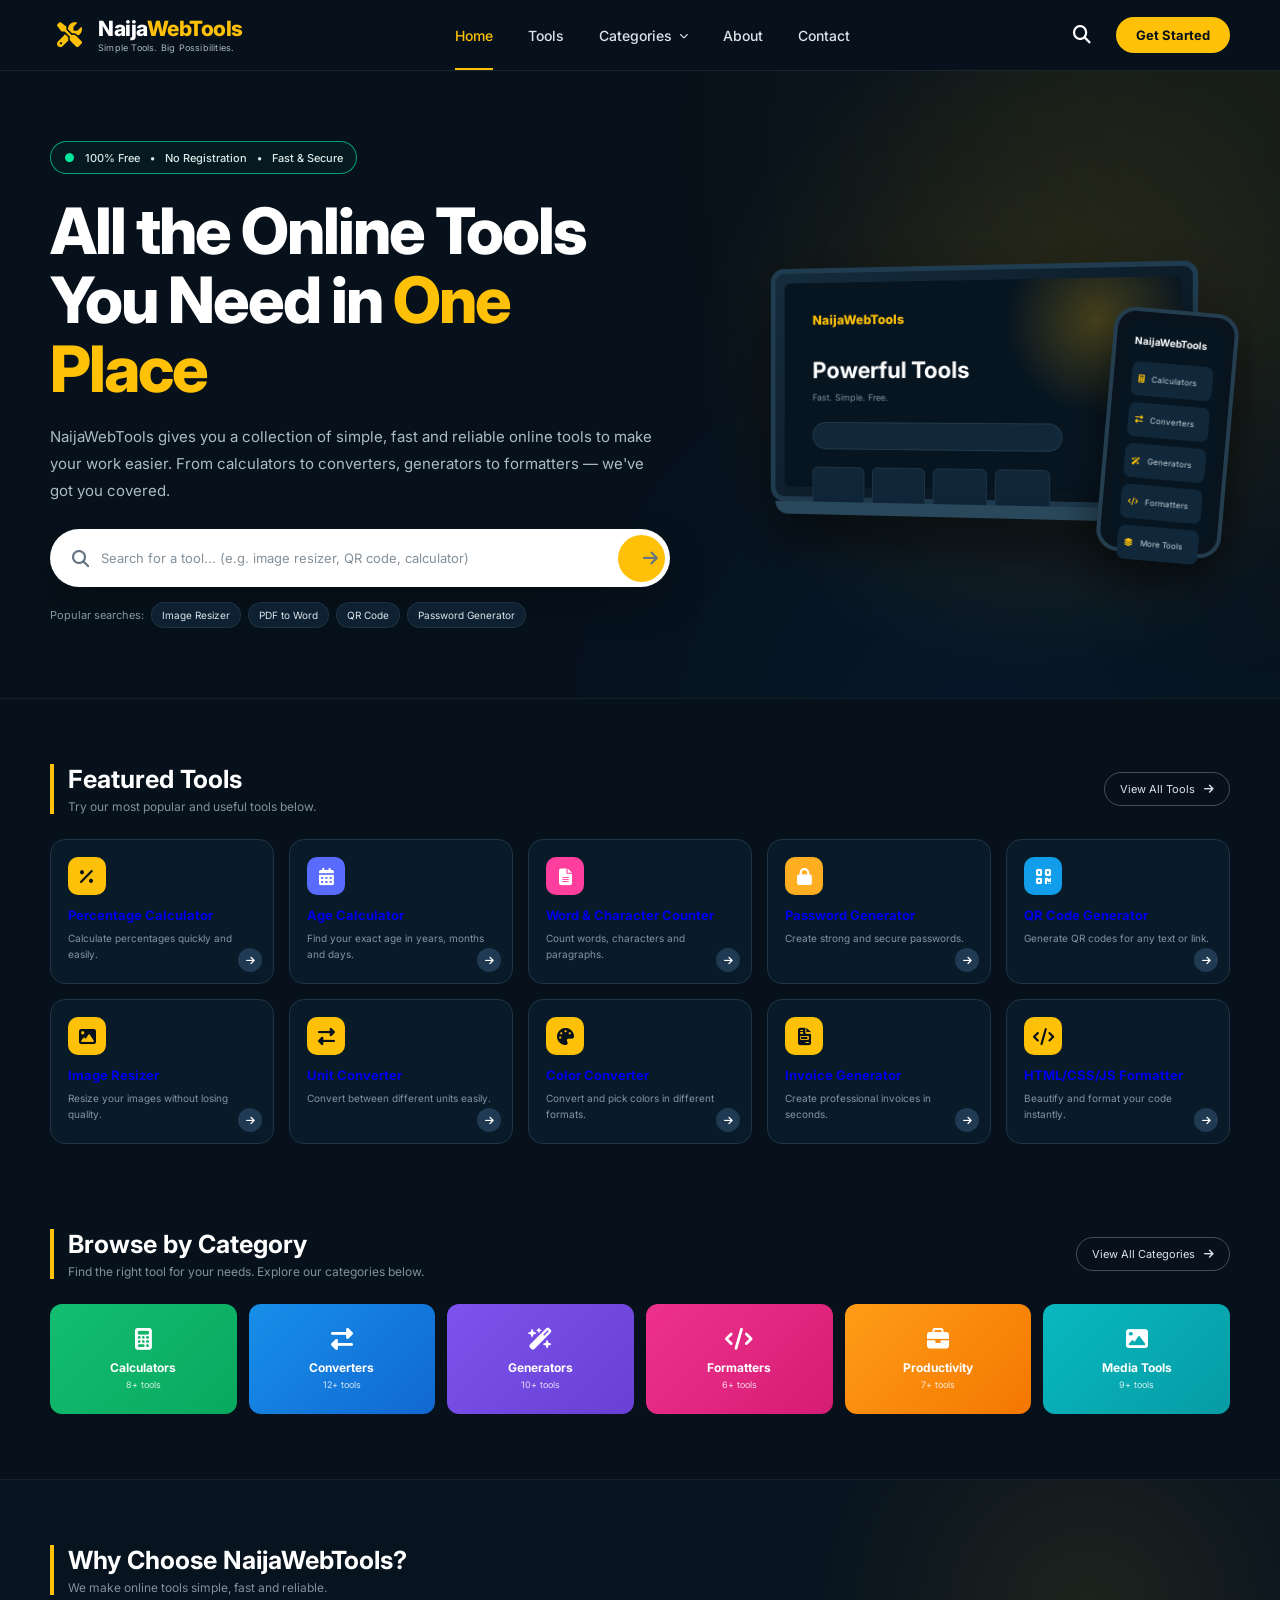
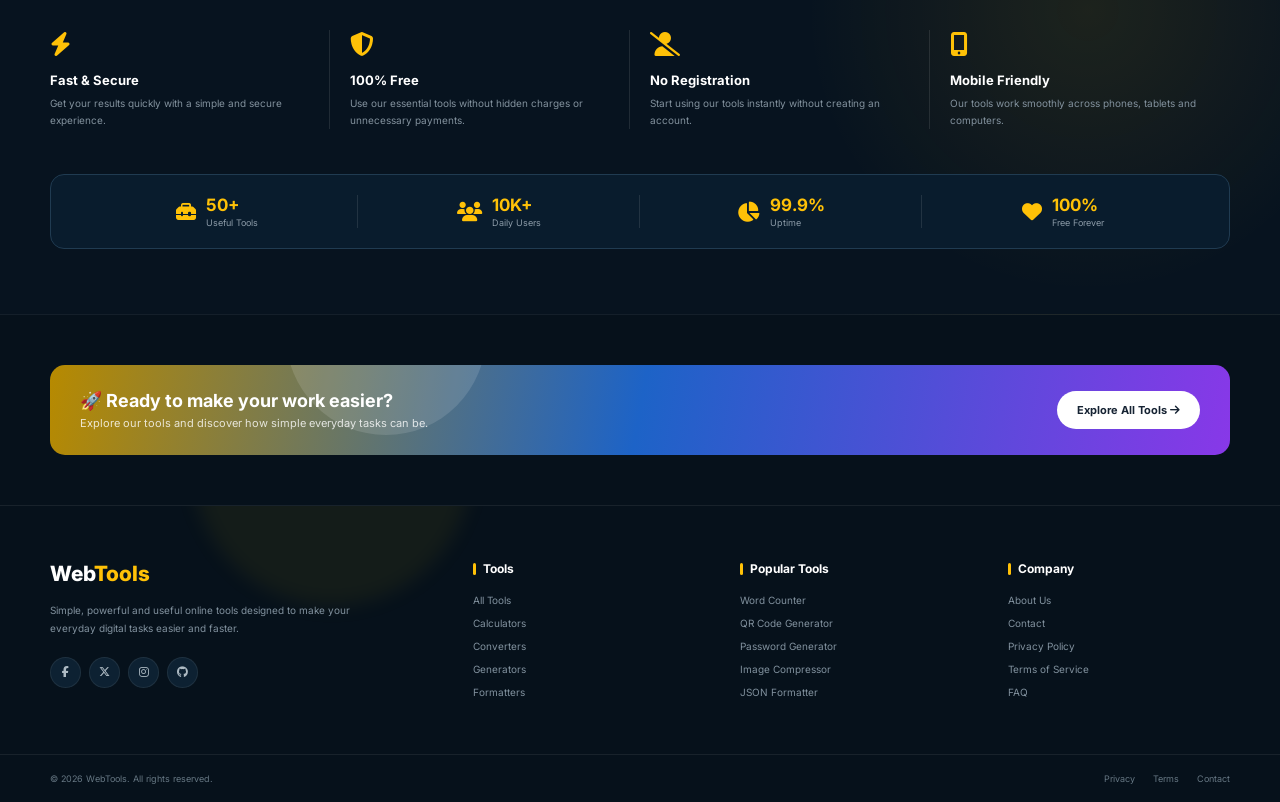
==== commit d038b886: "Update index.html" ====
--- a/index.html
+++ b/index.html
@@ -726,7 +726,7 @@
 
 <div id="footer"></div>
 
-  <script src="JS/header.js"></script>
-<script src="JS/index.js"></script>
+  <script src="js/header.js"></script>
+<script src="js/index.js"></script>
 </body>
 </html>
--- a/css/index.css
+++ b/css/index.css
@@ -0,0 +1,1270 @@
+ * {
+            margin: 0;
+            padding: 0;
+            box-sizing: border-box;
+        }
+
+        html {
+            scroll-behavior: smooth;
+        }
+
+        body {
+            font-family: "Inter", sans-serif;
+            background: #06111b;
+            color: #ffffff;
+            overflow-x: hidden;
+        }
+
+        a {
+            text-decoration: none;
+        }
+
+        button,
+        input {
+            font-family: inherit;
+        }
+
+
+
+
+        #header {
+            width: 100%;
+        }
+
+
+      
+
+        .hero {
+            position: relative;
+            min-height: 510px;
+            overflow: hidden;
+
+            background:
+                radial-gradient(
+                    circle at 80% 45%,
+                    rgba(255, 193, 7, 0.10),
+                    transparent 30%
+                ),
+                #06111b;
+        }
+
+
+        /* Decorative background */
+
+        .hero::before {
+            content: "";
+
+            position: absolute;
+
+            width: 500px;
+            height: 500px;
+
+            right: -180px;
+            top: -180px;
+
+            background: #ffc107;
+
+            filter: blur(150px);
+
+            opacity: 0.12;
+
+            border-radius: 50%;
+        }
+
+        .hero::after {
+            content: "";
+
+            position: absolute;
+
+            width: 400px;
+            height: 400px;
+
+            right: 100px;
+            bottom: -250px;
+
+            background: #1478ff;
+
+            filter: blur(150px);
+
+            opacity: 0.13;
+
+            border-radius: 50%;
+        }
+
+
+        .hero-container {
+            position: relative;
+            z-index: 2;
+
+            width: 100%;
+            max-width: 1400px;
+
+            min-height: 510px;
+
+            margin: auto;
+
+            padding: 70px 50px;
+
+            display: flex;
+            align-items: center;
+            justify-content: space-between;
+        }
+
+
+        /* =========================================
+           HERO CONTENT
+        ========================================= */
+
+        .hero-content {
+            width: 53%;
+        }
+
+
+        /* Small badge */
+
+        .hero-badge {
+            display: inline-flex;
+            align-items: center;
+            gap: 10px;
+
+            padding: 8px 13px;
+
+            border: 1px solid rgba(0, 255, 170, 0.6);
+
+            border-radius: 30px;
+
+            color: #dce8e8;
+
+            background: rgba(0, 255, 170, 0.04);
+
+            font-size: 11px;
+            font-weight: 500;
+
+            margin-bottom: 22px;
+        }
+
+        .hero-badge span {
+            color: #00e69a;
+            font-size: 12px;
+        }
+
+
+        /* Heading */
+
+        .hero-content h1 {
+            max-width: 650px;
+
+            font-size: clamp(40px, 5vw, 65px);
+
+            line-height: 1.08;
+
+            letter-spacing: -2px;
+
+            font-weight: 800;
+
+            margin-bottom: 20px;
+        }
+
+        .hero-content h1 span {
+            color: #ffc107;
+        }
+
+
+        /* Description */
+
+        .hero-content p {
+            max-width: 610px;
+
+            color: #aebbc7;
+
+            font-size: 15px;
+
+            line-height: 1.8;
+
+            margin-bottom: 25px;
+        }
+
+
+        /* =========================================
+           HERO SEARCH
+        ========================================= */
+
+        .hero-search {
+            width: 100%;
+            max-width: 620px;
+
+            height: 58px;
+
+            background: #ffffff;
+
+            border-radius: 30px;
+
+            padding: 5px;
+
+            display: flex;
+            align-items: center;
+
+            box-shadow:
+                0 15px 40px rgba(0, 0, 0, 0.25);
+        }
+
+        .hero-search i {
+            color: #647382;
+
+            font-size: 17px;
+
+            margin-left: 17px;
+        }
+
+        .hero-search input {
+            flex: 1;
+
+            height: 100%;
+
+            border: none;
+            outline: none;
+
+            padding: 0 12px;
+
+            color: #182633;
+
+            font-size: 13px;
+        }
+
+        .hero-search input::placeholder {
+            color: #84909a;
+        }
+
+        .hero-search button {
+            width: 47px;
+            height: 47px;
+
+            border: none;
+
+            border-radius: 50%;
+
+            background: #ffc107;
+
+            color: #07111a;
+
+            font-size: 15px;
+
+            cursor: pointer;
+
+            transition: 0.3s ease;
+        }
+
+        .hero-search button:hover {
+            transform: scale(1.05);
+            background: #ffd54f;
+        }
+
+
+        /* =========================================
+           POPULAR SEARCHES
+        ========================================= */
+
+        .popular-searches {
+            margin-top: 15px;
+
+            display: flex;
+            align-items: center;
+
+            gap: 7px;
+
+            flex-wrap: wrap;
+
+            font-size: 11px;
+        }
+
+        .popular-searches > span {
+            color: #8997a4;
+        }
+
+        .popular-searches a {
+            color: #dce5ec;
+
+            background: #0d2132;
+
+            border: 1px solid rgba(255, 255, 255, 0.07);
+
+            padding: 6px 10px;
+
+            border-radius: 20px;
+
+            font-size: 10px;
+
+            transition: 0.3s ease;
+        }
+
+        .popular-searches a:hover {
+            border-color: #ffc107;
+            color: #ffc107;
+        }
+
+
+        /* =========================================
+           HERO VISUAL
+        ========================================= */
+
+        .hero-visual {
+            width: 43%;
+
+            min-height: 370px;
+
+            position: relative;
+
+            display: flex;
+            align-items: center;
+            justify-content: center;
+        }
+
+
+        /* Laptop */
+
+        .laptop {
+            width: 85%;
+
+            height: 240px;
+
+            background: linear-gradient(
+                145deg,
+                #152c3d,
+                #07111a
+            );
+
+            border: 5px solid #203c50;
+
+            border-radius: 14px;
+
+            box-shadow:
+                0 30px 70px rgba(0, 0, 0, 0.5);
+
+            position: relative;
+
+            transform: perspective(800px) rotateY(-8deg);
+        }
+
+        .laptop-screen {
+            position: absolute;
+
+            inset: 10px;
+
+            background:
+                radial-gradient(
+                    circle at 80% 20%,
+                    rgba(255, 193, 7, 0.25),
+                    transparent 25%
+                ),
+                #071521;
+
+            border-radius: 6px;
+
+            padding: 30px;
+        }
+
+        .screen-logo {
+            color: #ffc107;
+
+            font-size: 13px;
+
+            font-weight: 800;
+
+            margin-bottom: 30px;
+        }
+
+        .screen-title {
+            font-size: 23px;
+
+            font-weight: 700;
+
+            margin-bottom: 8px;
+        }
+
+        .screen-text {
+            color: #7e929f;
+
+            font-size: 9px;
+
+            margin-bottom: 20px;
+        }
+
+        .screen-search {
+            height: 28px;
+
+            width: 75%;
+
+            border-radius: 15px;
+
+            background: #10283a;
+
+            border: 1px solid rgba(255, 255, 255, 0.08);
+        }
+
+        .screen-cards {
+            display: flex;
+
+            gap: 8px;
+
+            margin-top: 18px;
+        }
+
+        .screen-card {
+            width: 55px;
+            height: 48px;
+
+            border-radius: 6px;
+
+            background: #10273a;
+
+            border: 1px solid rgba(255, 255, 255, 0.06);
+        }
+
+
+        /* Laptop base */
+
+        .laptop-base {
+            position: absolute;
+
+            width: 100%;
+            height: 13px;
+
+            bottom: -18px;
+            left: 0;
+
+            background: #29485c;
+
+            border-radius: 0 0 25px 25px;
+
+            box-shadow:
+                0 20px 35px rgba(0, 0, 0, 0.5);
+        }
+
+
+        /* Phone */
+
+        .phone {
+            position: absolute;
+
+            width: 125px;
+            height: 245px;
+
+            right: 0;
+            bottom: 15px;
+
+            background: #09131d;
+
+            border: 4px solid #243e50;
+
+            border-radius: 22px;
+
+            padding: 8px;
+
+            box-shadow:
+                0 25px 50px rgba(0, 0, 0, 0.55);
+
+            transform: rotate(5deg);
+        }
+
+        .phone-screen {
+            width: 100%;
+            height: 100%;
+
+            background: #071521;
+
+            border-radius: 15px;
+
+            padding: 15px 10px;
+        }
+
+        .phone-title {
+            font-size: 10px;
+
+            font-weight: 700;
+
+            margin-bottom: 15px;
+        }
+
+        .phone-item {
+            height: 34px;
+
+            margin-bottom: 7px;
+
+            background: #10283a;
+
+            border-radius: 7px;
+
+            display: flex;
+            align-items: center;
+
+            padding: 7px;
+
+            font-size: 8px;
+
+            color: #c9d4dc;
+        }
+
+        .phone-item i {
+            margin-right: 7px;
+
+            color: #ffc107;
+        }
+
+
+        /* =========================================
+           SECTION GENERAL
+        ========================================= */
+
+        .section {
+            width: 100%;
+
+            max-width: 1400px;
+
+            margin: auto;
+
+            padding: 65px 50px;
+        }
+
+        .section-heading {
+            display: flex;
+
+            align-items: center;
+
+            justify-content: space-between;
+
+            margin-bottom: 25px;
+        }
+
+        .heading-left {
+            border-left: 4px solid #ffc107;
+
+            padding-left: 14px;
+        }
+
+        .heading-left h2 {
+            font-size: 25px;
+
+            margin-bottom: 5px;
+        }
+
+        .heading-left p {
+            color: #83919d;
+
+            font-size: 12px;
+        }
+
+        .view-all {
+            color: #dbe4eb;
+
+            border: 1px solid rgba(255, 255, 255, 0.25);
+
+            padding: 9px 15px;
+
+            border-radius: 20px;
+
+            font-size: 11px;
+
+            transition: 0.3s ease;
+        }
+
+        .view-all:hover {
+            color: #ffc107;
+            border-color: #ffc107;
+        }
+
+        .view-all i {
+            margin-left: 6px;
+        }
+
+
+        /* =========================================
+           FEATURED TOOLS
+        ========================================= */
+
+        .featured-tools {
+            border-top: 1px solid rgba(255, 255, 255, 0.06);
+        }
+
+        .tools-grid {
+            display: grid;
+
+            grid-template-columns: repeat(5, 1fr);
+
+            gap: 15px;
+        }
+
+        .tool-card {
+            min-height: 145px;
+
+            padding: 17px;
+
+            background: #091a29;
+
+            border: 1px solid #203548;
+
+            border-radius: 15px;
+
+            position: relative;
+
+            transition: 0.3s ease;
+        }
+
+        .tool-card:hover {
+            transform: translateY(-5px);
+
+            border-color: rgba(255, 193, 7, 0.45);
+
+            box-shadow:
+                0 15px 35px rgba(0, 0, 0, 0.25);
+        }
+
+        .tool-icon {
+            width: 38px;
+            height: 38px;
+
+            display: flex;
+            align-items: center;
+            justify-content: center;
+
+            border-radius: 10px;
+
+            background: #ffc107;
+
+            color: #07111a;
+
+            font-size: 17px;
+
+            margin-bottom: 12px;
+        }
+
+        .tool-card:nth-child(2) .tool-icon {
+            background: #596cff;
+            color: white;
+        }
+
+        .tool-card:nth-child(3) .tool-icon {
+            background: #ff3e9e;
+            color: white;
+        }
+
+        .tool-card:nth-child(4) .tool-icon {
+            background: #ffad21;
+            color: white;
+        }
+
+        .tool-card:nth-child(5) .tool-icon {
+            background: #119de9;
+            color: white;
+        }
+
+        .tool-card h3 {
+            font-size: 13px;
+
+            margin-bottom: 7px;
+        }
+
+        .tool-card p {
+            color: #8494a1;
+
+            font-size: 10px;
+
+            line-height: 1.6;
+        }
+
+        .tool-arrow {
+            position: absolute;
+
+            right: 11px;
+            bottom: 11px;
+
+            width: 24px;
+            height: 24px;
+
+            display: flex;
+            align-items: center;
+            justify-content: center;
+
+            background: #203a53;
+
+            color: white;
+
+            border-radius: 50%;
+
+            font-size: 10px;
+        }
+
+
+        /* =========================================
+           CATEGORIES
+        ========================================= */
+
+        .categories {
+            padding-top: 20px;
+        }
+
+        .category-grid {
+            display: grid;
+
+            grid-template-columns: repeat(6, 1fr);
+
+            gap: 12px;
+        }
+
+        .category-card {
+            min-height: 110px;
+
+            padding: 20px 15px;
+
+            border-radius: 12px;
+
+            color: white;
+
+            display: flex;
+
+            flex-direction: column;
+
+            align-items: center;
+
+            justify-content: center;
+
+            text-align: center;
+
+            transition: 0.3s ease;
+        }
+
+        .category-card:hover {
+            transform: translateY(-5px);
+        }
+
+        .category-card i {
+            font-size: 22px;
+
+            margin-bottom: 10px;
+        }
+
+        .category-card h3 {
+            font-size: 12px;
+
+            margin-bottom: 4px;
+        }
+
+        .category-card span {
+            font-size: 9px;
+
+            opacity: 0.8;
+        }
+
+        .calculator {
+            background: linear-gradient(135deg, #13bd71, #08a95f);
+        }
+
+        .converter {
+            background: linear-gradient(135deg, #178fe9, #1168d1);
+        }
+
+        .generator {
+            background: linear-gradient(135deg, #7c54ed, #6840d5);
+        }
+
+        .formatter {
+            background: linear-gradient(135deg, #ed318c, #d51d75);
+        }
+
+        .productivity {
+            background: linear-gradient(135deg, #ff9d17, #f47700);
+        }
+
+        .media {
+            background: linear-gradient(135deg, #08b9bf, #079ba5);
+        }
+
+
+        /* =========================================
+           WHY CHOOSE US
+        ========================================= */
+
+        .why-section {
+            position: relative;
+
+            max-width: none;
+
+            background:
+                radial-gradient(
+                    circle at 85% 30%,
+                    rgba(255, 193, 7, 0.09),
+                    transparent 25%
+                ),
+                #07131f;
+
+            border-top: 1px solid rgba(255, 255, 255, 0.05);
+
+            border-bottom: 1px solid rgba(255, 255, 255, 0.05);
+        }
+
+        .why-inner {
+            max-width: 1400px;
+
+            margin: auto;
+
+            padding: 65px 50px;
+        }
+
+        .why-grid {
+            display: grid;
+
+            grid-template-columns: repeat(4, 1fr);
+
+            gap: 20px;
+
+            margin-top: 35px;
+        }
+
+        .why-card {
+            padding-right: 20px;
+
+            border-right: 1px solid rgba(255, 255, 255, 0.1);
+        }
+
+        .why-card:last-child {
+            border-right: none;
+        }
+
+        .why-icon {
+            color: #ffc107;
+
+            font-size: 24px;
+
+            margin-bottom: 13px;
+        }
+
+        .why-card h3 {
+            font-size: 13px;
+
+            margin-bottom: 7px;
+        }
+
+        .why-card p {
+            color: #82919d;
+
+            font-size: 10px;
+
+            line-height: 1.7;
+        }
+
+
+        /* =========================================
+           STATS
+        ========================================= */
+
+        .stats {
+            margin-top: 45px;
+
+            padding: 20px 25px;
+
+            display: grid;
+
+            grid-template-columns: repeat(4, 1fr);
+
+            background: #091c2d;
+
+            border: 1px solid #203b51;
+
+            border-radius: 14px;
+        }
+
+        .stat {
+            display: flex;
+
+            align-items: center;
+
+            justify-content: center;
+
+            gap: 10px;
+
+            border-right: 1px solid rgba(255, 255, 255, 0.1);
+        }
+
+        .stat:last-child {
+            border-right: none;
+        }
+
+        .stat i {
+            color: #ffc107;
+
+            font-size: 20px;
+        }
+
+        .stat strong {
+            display: block;
+
+            font-size: 17px;
+
+            color: #ffc107;
+        }
+
+        .stat span {
+            display: block;
+
+            color: #8b9aa7;
+
+            font-size: 9px;
+
+            margin-top: 2px;
+        }
+
+
+        /* =========================================
+           CTA
+        ========================================= */
+
+        .cta {
+            width: calc(100% - 100px);
+
+            max-width: 1300px;
+
+            margin: 50px auto;
+
+            padding: 25px 30px;
+
+            border-radius: 15px;
+
+            background:
+                linear-gradient(
+                    100deg,
+                    #b78a00,
+                    #1d63c7,
+                    #8838e8
+                );
+
+            display: flex;
+
+            align-items: center;
+
+            justify-content: space-between;
+
+            position: relative;
+
+            overflow: hidden;
+        }
+
+        .cta::before {
+            content: "";
+
+            position: absolute;
+
+            width: 200px;
+            height: 200px;
+
+            background: rgba(255, 255, 255, 0.12);
+
+            border-radius: 50%;
+
+            left: 20%;
+
+            top: -130px;
+        }
+
+        .cta-content {
+            position: relative;
+            z-index: 2;
+        }
+
+        .cta-content h2 {
+            font-size: 18px;
+
+            margin-bottom: 5px;
+        }
+
+        .cta-content p {
+            font-size: 11px;
+
+            color: rgba(255, 255, 255, 0.8);
+        }
+
+        .cta-button {
+            position: relative;
+            z-index: 2;
+
+            padding: 12px 20px;
+
+            background: white;
+
+            color: #162333;
+
+            border-radius: 25px;
+
+            font-size: 11px;
+
+            font-weight: 700;
+
+            transition: 0.3s ease;
+        }
+
+        .cta-button:hover {
+            transform: translateY(-2px);
+
+            background: #ffc107;
+        }
+
+
+        /* =========================================
+           RESPONSIVE
+        ========================================= */
+
+        @media (max-width: 1100px) {
+
+            .hero-container {
+                padding: 60px 35px;
+            }
+
+            .section,
+            .why-inner {
+                padding-left: 35px;
+                padding-right: 35px;
+            }
+
+            .tools-grid {
+                grid-template-columns: repeat(3, 1fr);
+            }
+
+            .category-grid {
+                grid-template-columns: repeat(3, 1fr);
+            }
+
+            .hero-content {
+                width: 55%;
+            }
+
+            .hero-visual {
+                width: 42%;
+            }
+
+        }
+
+
+        @media (max-width: 768px) {
+
+            /* HERO */
+
+            .hero {
+                min-height: auto;
+            }
+
+            .hero-container {
+                min-height: auto;
+
+                padding: 55px 20px 65px;
+
+                flex-direction: column;
+
+                align-items: flex-start;
+            }
+
+            .hero-content {
+                width: 100%;
+            }
+
+            .hero-content h1 {
+                font-size: 40px;
+
+                letter-spacing: -1.5px;
+            }
+
+            .hero-content p {
+                font-size: 13px;
+            }
+
+
+            /* Hero visual */
+
+            .hero-visual {
+                width: 100%;
+
+                min-height: 280px;
+
+                margin-top: 35px;
+            }
+
+            .laptop {
+                width: 78%;
+                height: 190px;
+            }
+
+            .laptop-screen {
+                padding: 20px;
+            }
+
+            .screen-title {
+              font-size: 17px;
+            }
+
+            .phone {
+                width: 95px;
+                height: 190px;
+            }
+
+
+            /* Sections */
+
+            .section,
+            .why-inner {
+                padding: 50px 20px;
+            }
+
+
+            /* Tools */
+
+            .tools-grid {
+                grid-template-columns: repeat(2, 1fr);
+            }
+
+
+            /* Categories */
+
+            .category-grid {
+                grid-template-columns: repeat(2, 1fr);
+            }
+
+
+            /* Why */
+
+            .why-grid {
+                grid-template-columns: repeat(2, 1fr);
+
+                gap: 25px;
+            }
+
+            .why-card {
+                border-right: none;
+
+                padding-right: 5px;
+            }
+
+
+            /* Stats */
+
+            .stats {
+                grid-template-columns: repeat(2, 1fr);
+
+                gap: 20px;
+
+                padding: 20px;
+            }
+
+            .stat:nth-child(2) {
+                border-right: none;
+            }
+
+            .stat:nth-child(3),
+            .stat:nth-child(4) {
+                padding-top: 15px;
+            }
+
+
+            /* CTA */
+
+            .cta {
+                width: calc(100% - 40px);
+
+                margin: 30px auto;
+
+                flex-direction: column;
+
+                align-items: flex-start;
+
+                gap: 20px;
+
+                padding: 25px;
+            }
+
+        }
+
+
+        @media (max-width: 480px) {
+
+            .hero-content h1 {
+                font-size: 34px;
+            }
+
+            .hero-badge {
+                font-size: 9px;
+            }
+
+            .hero-search {
+                height: 52px;
+            }
+
+            .hero-search button {
+                width: 42px;
+                height: 42px;
+            }
+
+            .popular-searches {
+                line-height: 1.5;
+            }
+
+            .section-heading {
+                align-items: flex-start;
+
+                gap: 15px;
+            }
+
+            .section-heading .view-all {
+                white-space: nowrap;
+            }
+
+            .heading-left h2 {
+                font-size: 21px;
+            }
+
+            .heading-left p {
+                font-size: 10px;
+            }
+
+            .tools-grid {
+                grid-template-columns: 1fr;
+            }
+
+            .tool-card {
+                min-height: 135px;
+            }
+
+            .category-grid {
+                grid-template-columns: 1fr 1fr;
+            }
+
+            .category-card {
+                min-height: 100px;
+            }
+
+            .why-grid {
+                grid-template-columns: 1fr;
+            }
+
+            .why-card {
+                border-bottom: 1px solid rgba(255, 255, 255, 0.08);
+
+                padding-bottom: 20px;
+            }
+
+            .why-card:last-child {
+                border-bottom: none;
+            }
+
+            .stats {
+                grid-template-columns: 1fr 1fr;
+            }
+
+            .stat {
+                border-right: none;
+            }
+
+            .stat strong {
+                font-size: 14px;
+            }
+
+            .stat span {
+                font-size: 8px;
+            }
+
+              }
